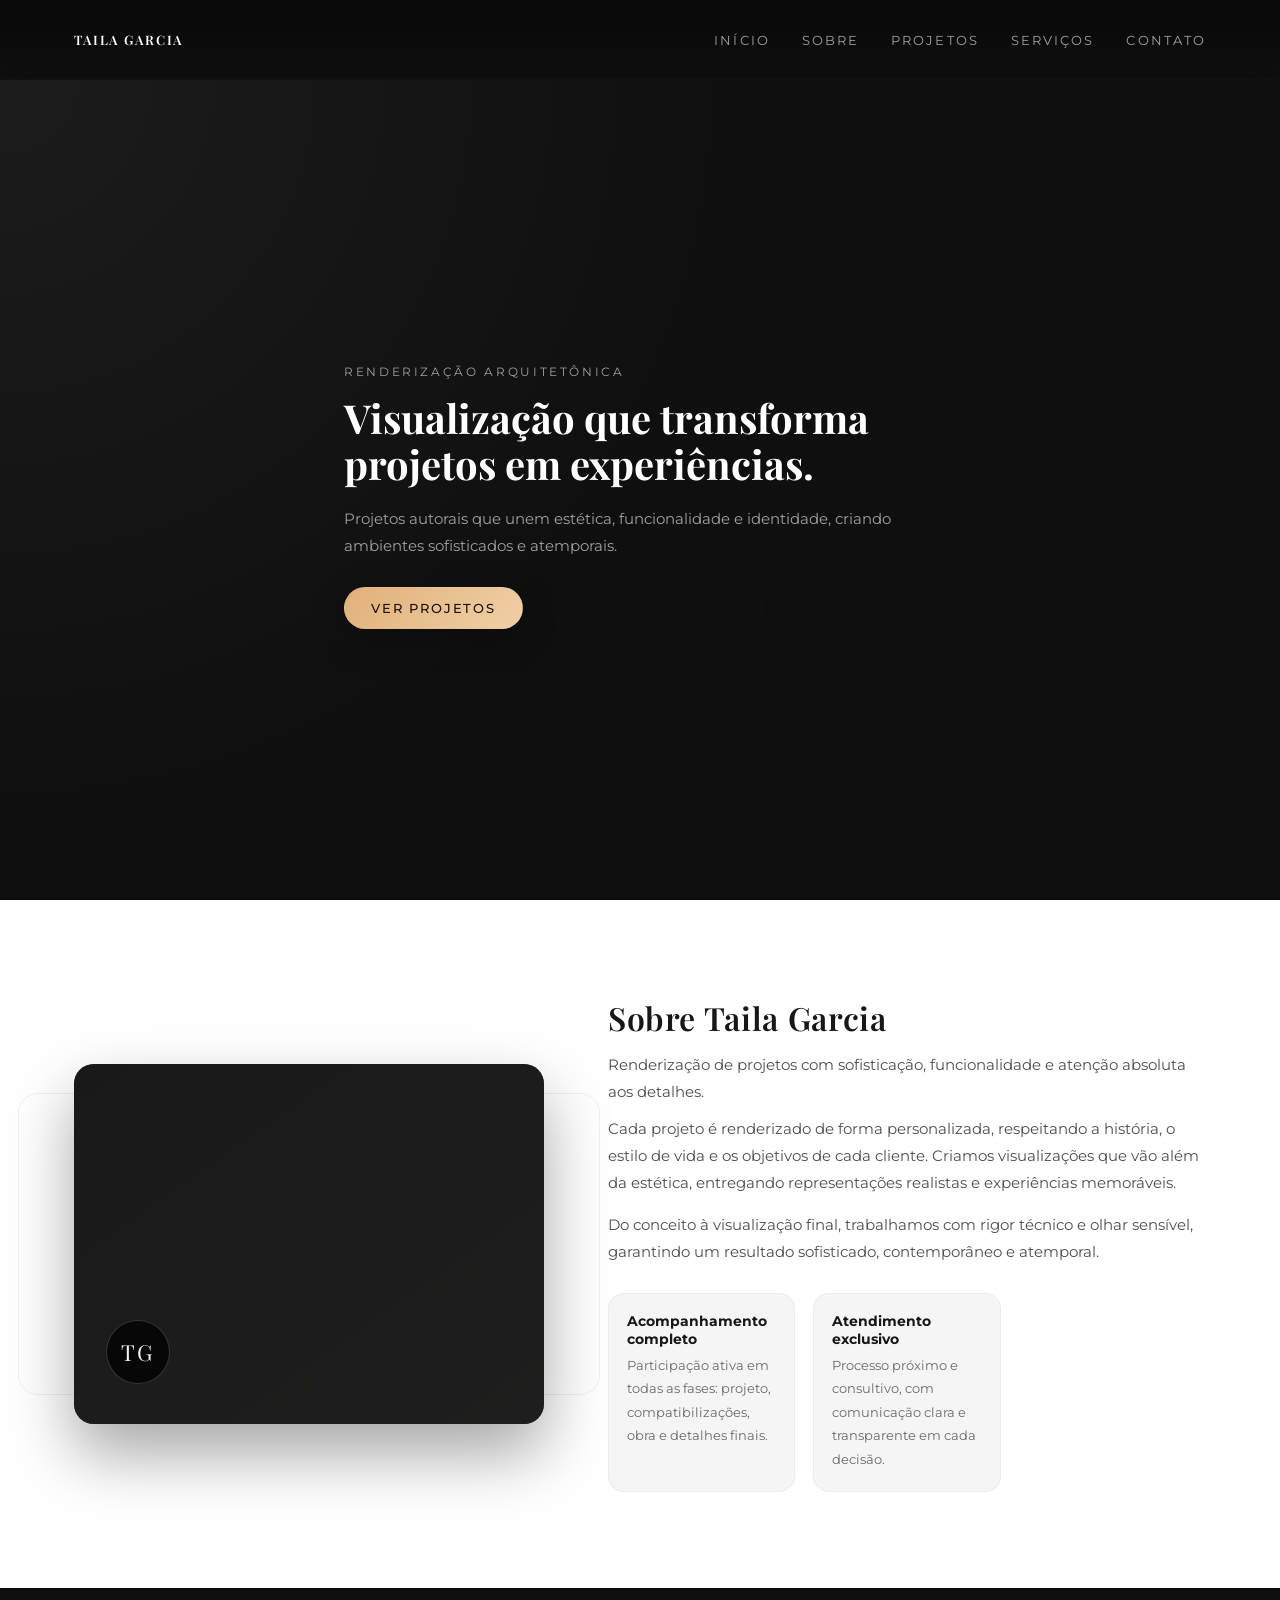
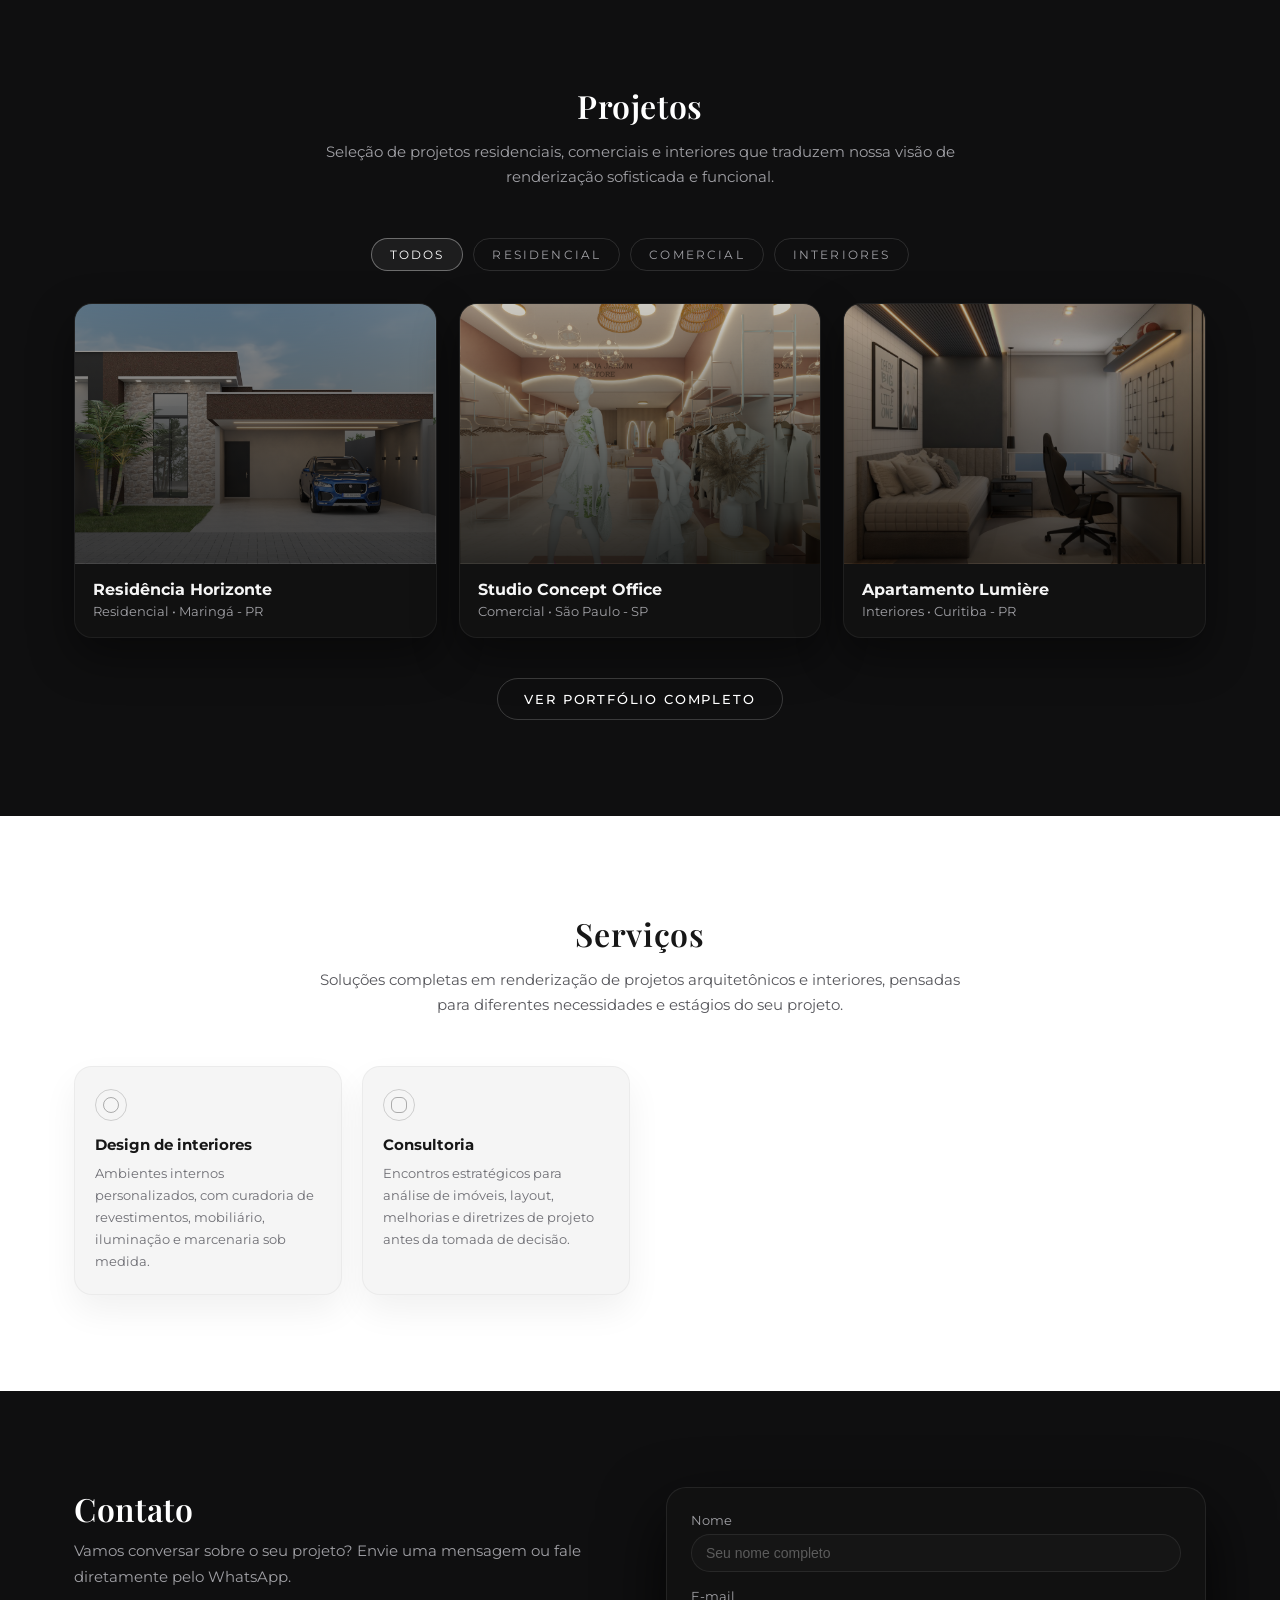
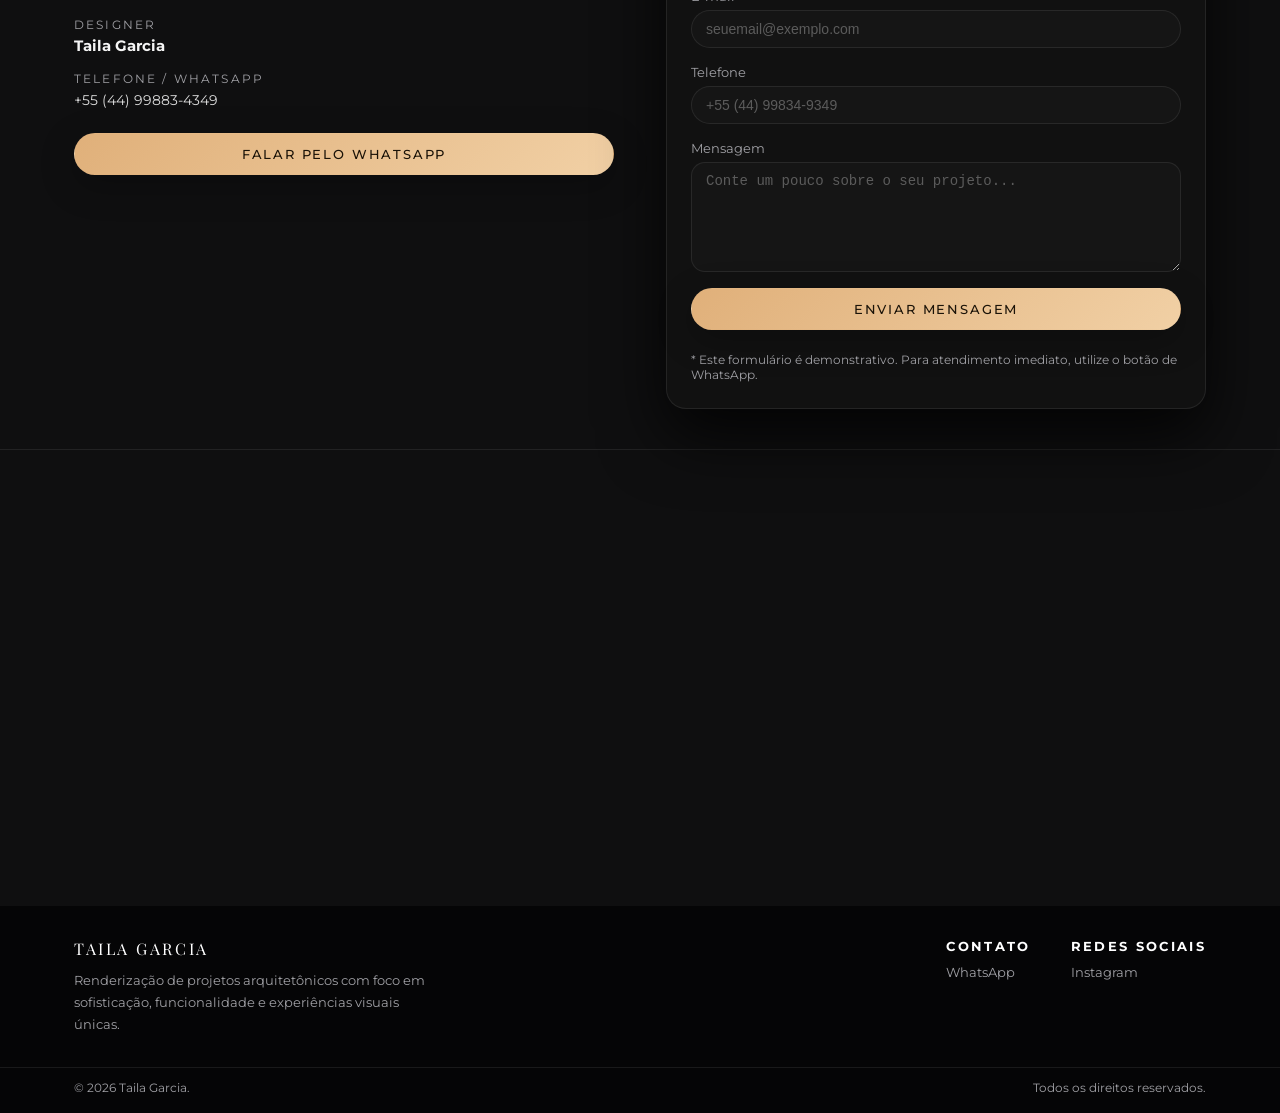
==== index.html @ 4f592db4 "favicon" ====
<!DOCTYPE html>
<html lang="pt-BR">
  <head>
    <!-- SEO básico -->
    <meta charset="UTF-8" />
    <meta name="viewport" content="width=device-width, initial-scale=1.0" />
    <title>Taila Garcia</title>
    <meta
      name="description"
      content="Renderização de projetos arquitetônicos que transforma espaços em experiências visuais. Projetos residenciais, comerciais e interiores com sofisticação, funcionalidade e atenção aos detalhes."
    />
    <meta name="robots" content="index,follow" />

    <!-- Open Graph para compartilhamento -->
    <meta property="og:title" content="Taila Garcia" />
    <meta
      property="og:description"
      content="Renderização de projetos arquitetônicos que transforma espaços em experiências visuais. Especializada em projetos residenciais, comerciais e interiores."
    />
    <meta property="og:type" content="website" />
    <meta property="og:url" content="https://www.seu-dominio.com" />

    <!-- Tipografia elegante (Playfair Display + Montserrat) -->
    <link rel="preconnect" href="https://fonts.googleapis.com" />
    <link rel="preconnect" href="https://fonts.gstatic.com" crossorigin />
    <link
      href="https://fonts.googleapis.com/css2?family=Montserrat:wght@300;400;500;600&family=Playfair+Display:wght@500;600;700&display=swap"
      rel="stylesheet"
    />

    <!-- CSS principal -->
    <link rel="stylesheet" href="assets/css/style.css" />

    <link rel="shortcut icon" href="assets/img/favicon/android-chrome-192x192.png" type="image/x-icon">
  </head>
  <body>
    <!-- =========================================
         HEADER FIXO COM MENU RESPONSIVO
         ========================================= -->
    <header class="header">
      <div class="container header__content">
        <a href="index.html" class="logo">Taila Garcia</a>

        <nav class="nav" id="mainNav">
          <ul class="nav__list">
            <li><a href="index.html#home">Início</a></li>
            <li><a href="index.html#sobre">Sobre</a></li>
            <li><a href="projetos.html">Projetos</a></li>
            <li><a href="index.html#servicos">Serviços</a></li>
            <li><a href="index.html#contato">Contato</a></li>
          </ul>
        </nav>

        <!-- Botão hambúrguer (mobile) -->
        <button class="nav-toggle" id="navToggle" aria-label="Abrir menu">
          <span></span>
          <span></span>
          <span></span>
        </button>
      </div>
    </header>

    <main>
      <!-- =========================================
           HERO / HOME
           ========================================= -->
      <section class="hero" id="home">
        <div class="hero__overlay"></div>
        <div class="container hero__content animate-on-scroll">
          <p class="hero__eyebrow">Renderização Arquitetônica</p>
          <h1 class="hero__title">
            Visualização que transforma projetos em experiências.
          </h1>
          <p class="hero__subtitle">
            Projetos autorais que unem estética, funcionalidade e identidade,
            criando ambientes sofisticados e atemporais.
          </p>
          <div class="hero__actions">
            <a href="#projetos" class="btn btn--primary">Ver Projetos</a>
            <a href="#contato" class="btn btn--ghost">Agendar conversa</a>
          </div>
        </div>
      </section>

      <!-- =========================================
           SOBRE
           ========================================= -->
      <section class="section section--light" id="sobre">
        <div class="container about">
          <div class="about__image animate-on-scroll">
            <div class="about__image-placeholder">
              <span>TG</span>
            </div>
          </div>

          <div class="about__content animate-on-scroll">
            <h2 class="section__title">Sobre Taila Garcia</h2>
            <p class="section__subtitle">
              Renderização de projetos com sofisticação, funcionalidade e atenção
              absoluta aos detalhes.
            </p>
            <p>
              Cada projeto é renderizado de forma personalizada, respeitando a
              história, o estilo de vida e os objetivos de cada cliente.
              Criamos visualizações que vão além da estética, entregando
              representações realistas e experiências memoráveis.
            </p>
            <p>
              Do conceito à visualização final, trabalhamos com rigor
              técnico e olhar sensível, garantindo um resultado sofisticado,
              contemporâneo e atemporal.
            </p>

            <div class="about__highlights">
              
              <div class="about__highlight-card">
                <h3>Acompanhamento completo</h3>
                <p>
                  Participação ativa em todas as fases: projeto,
                  compatibilizações, obra e detalhes finais.
                </p>
              </div>
              <div class="about__highlight-card">
                <h3>Atendimento exclusivo</h3>
                <p>
                  Processo próximo e consultivo, com comunicação clara e
                  transparente em cada decisão.
                </p>
              </div>
            </div>
          </div>
        </div>
      </section>

      <!-- =========================================
           PROJETOS (PREVIEW DO PORTFÓLIO)
           ========================================= -->
      <section class="section section--dark" id="projetos">
        <div class="container">
          <div class="section__header animate-on-scroll">
            <h2 class="section__title section__title--light">Projetos</h2>
            <p class="section__subtitle section__subtitle--light">
              Seleção de projetos residenciais, comerciais e interiores que
              traduzem nossa visão de renderização sofisticada e funcional.
            </p>
          </div>

          <!-- Filtros -->
          <div class="portfolio-filters animate-on-scroll">
            <button class="filter-btn active" data-filter="all">
              Todos
            </button>
            <button class="filter-btn" data-filter="residencial">
              Residencial
            </button>
            <button class="filter-btn" data-filter="comercial">
              Comercial
            </button>
            <button class="filter-btn" data-filter="interiores">
              Interiores
            </button>
          </div>

          <!-- Grid de projetos -->
          <div class="portfolio-grid">
            <!-- Projeto Residencial -->
            <article
              class="portfolio-item animate-on-scroll"
              data-category="residencial"
            >
              <a href="projetos/projeto-residencial-01.html" class="portfolio-link">
                <div
                  class="portfolio-item__image portfolio-item__image--residencial"
                ></div>
                <div class="portfolio-item__info">
                  <h3>Residência Horizonte</h3>
                  <p>Residencial • Maringá - PR</p>
                </div>
              </a>
            </article>

            <!-- Projeto Comercial -->
            <article
              class="portfolio-item animate-on-scroll"
              data-category="comercial"
            >
              <a href="projetos/projeto-comercial-01.html" class="portfolio-link">
                <div
                  class="portfolio-item__image portfolio-item__image--comercial"
                ></div>
                <div class="portfolio-item__info">
                  <h3>Studio Concept Office</h3>
                  <p>Comercial • São Paulo - SP</p>
                </div>
              </a>
            </article>

            <!-- Projeto Interiores -->
            <article
              class="portfolio-item animate-on-scroll"
              data-category="interiores"
            >
              <a href="projetos/projeto-interiores-01.html" class="portfolio-link">
                <div
                  class="portfolio-item__image portfolio-item__image--interiores"
                ></div>
                <div class="portfolio-item__info">
                  <h3>Apartamento Lumière</h3>
                  <p>Interiores • Curitiba - PR</p>
                </div>
              </a>
            </article>
          </div>

          <div class="section__footer animate-on-scroll">
            <a href="projetos.html" class="btn btn--ghost-light">
              Ver portfólio completo
            </a>
          </div>
        </div>
      </section>

      <!-- =========================================
           SERVIÇOS
           ========================================= -->
      <section class="section section--light" id="servicos">
        <div class="container">
          <div class="section__header animate-on-scroll">
            <h2 class="section__title">Serviços</h2>
            <p class="section__subtitle">
              Soluções completas em renderização de projetos arquitetônicos e interiores,
              pensadas para diferentes necessidades e estágios do seu projeto.
            </p>
          </div>

          <div class="services-grid">
            

            <!-- Card: Design de interiores -->
            <article class="service-card animate-on-scroll">
              <div class="service-card__icon service-card__icon--alt">
                <span></span>
              </div>
              <h3>Design de interiores</h3>
              <p>
                Ambientes internos personalizados, com curadoria de
                revestimentos, mobiliário, iluminação e marcenaria sob medida.
              </p>
            </article>

            <!-- Card: Consultoria -->
            <article class="service-card animate-on-scroll">
              <div class="service-card__icon">
                <span></span>
              </div>
              <h3>Consultoria</h3>
              <p>
                Encontros estratégicos para análise de imóveis, layout,
                melhorias e diretrizes de projeto antes da tomada de decisão.
              </p>
            
          </div>
        </div>
      </section>

      <!-- =========================================
           CONTATO
           ========================================= -->
      <section class="section section--dark" id="contato">
        <div class="container contact">
          <div class="contact__info animate-on-scroll">
            <h2 class="section__title section__title--light">Contato</h2>
            <p class="section__subtitle section__subtitle--light">
              Vamos conversar sobre o seu projeto? Envie uma mensagem ou fale
              diretamente pelo WhatsApp.
            </p>

            <ul class="contact__details">
              <li>
                <span>Designer</span>
                <strong>Taila Garcia</strong>
              </li>
           
              <li>
                <span>Telefone / WhatsApp</span>
                <a
                  href="https://wa.me/5544998834349?text=Olá%20Taila,%20gostaria%20de%20conversar%20sobre%20um%20projeto%20de%20renderização."
                  target="_blank"
                  rel="noopener"
                  >+55 (44) 99883-4349</a
                >
              </li>
            </ul>

            <a
              href="https://wa.me/5544998834349?text=Olá%20Taila,%20gostaria%20de%20conversar%20sobre%20um%20projeto."
              target="_blank"
              rel="noopener"
              class="btn btn--primary btn--full"
            >
              Falar pelo WhatsApp
            </a>
          </div>

          <div class="contact__form-wrapper animate-on-scroll">
            <!-- Formulário de contato (front-end) -->
            <form class="contact__form" id="contactForm">
              <div class="form-group">
                <label for="nome">Nome</label>
                <input
                  type="text"
                  id="nome"
                  name="nome"
                  placeholder="Seu nome completo"
                  required
                />
              </div>

              <div class="form-group">
                <label for="email">E-mail</label>
                <input
                  type="email"
                  id="email"
                  name="email"
                  placeholder="seuemail@exemplo.com"
                  required
                />
              </div>

              <div class="form-group">
                <label for="telefone">Telefone</label>
                <input
                  type="tel"
                  id="telefone"
                  name="telefone"
                  placeholder="+55 (44) 99834-9349"
                />
              </div>

              <div class="form-group">
                <label for="mensagem">Mensagem</label>
                <textarea
                  id="mensagem"
                  name="mensagem"
                  rows="4"
                  placeholder="Conte um pouco sobre o seu projeto..."
                  required
                ></textarea>
              </div>

              <button type="submit" class="btn btn--primary btn--full">
                Enviar mensagem
              </button>

              <p class="form__note">
                * Este formulário é demonstrativo. Para atendimento imediato,
                utilize o botão de WhatsApp.
              </p>
            </form>
          </div>
        </div>

        <!-- Mapa incorporado -->
        <div class="map-wrapper">
        
          <iframe
            title="Mapa do escritório"
            src="https://www.google.com/maps/embed?pb=!1m18!1m12!1m3!1d3658.8131339833204!2d-46.66192752374813!3d-23.501539559799955!2m3!1f0!2f0!3f0!3m2!1i1024!2i768!4f13.1!3m3!1m2!1s0x94cef8a9ad8f3ad3%3A0x9f3d17058289f6a1!2sEscrit%C3%B3rio%20de%20Arquitetura!5e0!3m2!1spt-BR!2sbr!4v1700000000000!5m2!1spt-BR!2sbr"
            width="100%"
            height="360"
            style="border: 0"
            allowfullscreen=""
            loading="lazy"
            referrerpolicy="no-referrer-when-downgrade"
          ></iframe>
        </div>
      </section>
    </main>

    <!-- =========================================
         FOOTER
         ========================================= -->
    <footer class="footer">
      <div class="container footer__content">
        <div class="footer__brand">
          <span class="footer__logo">Taila Garcia</span>
          <p>
            Renderização de projetos arquitetônicos com foco em sofisticação, funcionalidade
            e experiências visuais únicas.
          </p>
        </div>

        <div class="footer__columns">
          <div class="footer__column">
            <h4>Contato</h4>
            <ul>
              <li>
                <a
                  href="https://wa.me/5544998834349?text=Olá%20Taila,%20gostaria%20de%20conversar%20sobre%20um%20projeto."
                  target="_blank"
                  rel="noopener"
                  >WhatsApp</a
                >
              </li>
            </ul>
          </div>

          <div class="footer__column">
            <h4>Redes sociais</h4>
            <ul class="footer__social">
              <li><a href="https://www.instagram.com/tgorender?igsh=a2pmd243MzJvcm42" 
                target="_blank"
                aria-label="Instagram">Instagram</a></li>
            </ul>
          </div>
        </div>
      </div>
      <div class="footer__bottom">
        <div class="container footer__bottom-inner">
          <span>© <span id="year"></span> Taila Garcia.</span>
          <span>Todos os direitos reservados.</span>
        </div>
      </div>
    </footer>

    <!-- JavaScript principal -->
    <script src="assets/js/main.js"></script>
  </body>
</html>
---- assets/css/style.css ----
:root {
  /* Paleta neutra */
  --color-bg: #0f0f10;
  --color-bg-alt: #151518;
  --color-surface: #1d1d20;
  --color-surface-light: #f5f5f5;
  --color-surface-muted: #eeeeee;
  --color-text: #f5f5f5;
  --color-text-muted: #a0a0a5;
  --color-text-dark: #171717;
  --color-accent: #e0b07a;
  --color-accent-soft: rgba(224, 176, 122, 0.16);
  --color-border-subtle: rgba(255, 255, 255, 0.08);

  --header-height: 80px;
  --container-width: 1180px;
  --radius-sm: 8px;
  --radius-md: 12px;
  --radius-lg: 20px;

  --shadow-soft: 0 18px 45px rgba(0, 0, 0, 0.45);
  --shadow-subtle: 0 10px 35px rgba(0, 0, 0, 0.25);

  --transition-fast: 0.2s ease;
  --transition-normal: 0.3s ease;
  --transition-slow: 0.5s ease;
}

*,
*::before,
*::after {
  box-sizing: border-box;
}

html {
  scroll-behavior: smooth;
}

body {
  margin: 0;
  font-family: "Montserrat", system-ui, -apple-system, BlinkMacSystemFont,
    "Segoe UI", sans-serif;
  background-color: var(--color-bg);
  color: var(--color-text);
  -webkit-font-smoothing: antialiased;
}

img {
  max-width: 100%;
  display: block;
}

a {
  color: inherit;
  text-decoration: none;
}

button {
  font-family: inherit;
}

/* =========================================
   LAYOUT BASE
   ========================================= */

.container {
  width: 100%;
  max-width: var(--container-width);
  margin: 0 auto;
  padding: 0 24px;
}

main {
  margin-top: var(--header-height);
}

.section {
  padding: 96px 0;
}

.section--light {
  background-color: #ffffff;
  color: var(--color-text-dark);
}

.section--dark {
  background-color: var(--color-bg);
  color: var(--color-text);
}

.section__header {
  max-width: 640px;
  margin: 0 auto 48px;
  text-align: center;
}

.section__title {
  font-family: "Playfair Display", serif;
  font-weight: 600;
  font-size: 32px;
  letter-spacing: 0.02em;
  margin: 0 0 12px;
}

.section__title--light {
  color: #ffffff;
}

.section__subtitle {
  margin: 0;
  font-size: 15px;
  line-height: 1.7;
  color: #57575c;
}

.section__subtitle--light {
  color: var(--color-text-muted);
}

.section__footer {
  margin-top: 40px;
  text-align: center;
}

/* =========================================
   HEADER FIXO
   ========================================= */

.header {
  position: fixed;
  inset: 0 0 auto 0;
  height: var(--header-height);
  display: flex;
  align-items: center;
  z-index: 1000;
  backdrop-filter: blur(12px);
  background: linear-gradient(
    to bottom,
    rgba(10, 10, 11, 0.96),
    rgba(10, 10, 11, 0.78),
    transparent
  );
  border-bottom: 1px solid rgba(255, 255, 255, 0.03);
}

.header__content {
  display: flex;
  align-items: center;
  justify-content: space-between;
  gap: 32px;
}

.logo {
  font-family: "Playfair Display", serif;
  font-weight: 600;
  letter-spacing: 0.12em;
  font-size: 13px;
  text-transform: uppercase;
  color: #ffffff;
}

.logo span {
  font-family: "Montserrat", sans-serif;
  font-weight: 400;
  letter-spacing: 0.18em;
  margin-left: 6px;
  opacity: 0.7;
}

.nav {
  display: flex;
}

.nav__list {
  list-style: none;
  display: flex;
  align-items: center;
  gap: 32px;
  margin: 0;
  padding: 0;
}

.nav__list a {
  font-size: 13px;
  text-transform: uppercase;
  letter-spacing: 0.16em;
  color: var(--color-text-muted);
  position: relative;
  padding-bottom: 4px;
  transition: color var(--transition-fast);
}

.nav__list a::after {
  content: "";
  position: absolute;
  left: 0;
  bottom: 0;
  width: 0;
  height: 1px;
  background-color: var(--color-accent);
  transition: width var(--transition-normal);
}

.nav__list a:hover {
  color: #ffffff;
}

.nav__list a:hover::after {
  width: 100%;
}

/* Botão hamburguer (mobile) */
.nav-toggle {
  display: none;
  width: 32px;
  height: 32px;
  border: none;
  background: transparent;
  padding: 0;
  cursor: pointer;
}

.nav-toggle span {
  display: block;
  width: 100%;
  height: 2px;
  border-radius: 999px;
  background-color: #ffffff;
  transition: transform var(--transition-normal),
    opacity var(--transition-normal), top var(--transition-normal),
    bottom var(--transition-normal);
  position: relative;
}

.nav-toggle span + span {
  margin-top: 6px;
}

.nav-toggle.is-open span:nth-child(1) {
  transform: translateY(4px) rotate(45deg);
}

.nav-toggle.is-open span:nth-child(2) {
  opacity: 0;
}

.nav-toggle.is-open span:nth-child(3) {
  transform: translateY(-4px) rotate(-45deg);
}

/* =========================================
   BOTÕES
   ========================================= */

.btn {
  display: inline-flex;
  align-items: center;
  justify-content: center;
  border-radius: 999px;
  padding: 12px 26px;
  font-size: 13px;
  font-weight: 500;
  letter-spacing: 0.14em;
  text-transform: uppercase;
  border: 1px solid transparent;
  cursor: pointer;
  transition: background-color var(--transition-normal),
    color var(--transition-normal), border-color var(--transition-normal),
    transform 0.15s ease, box-shadow 0.15s ease;
}

.btn--primary {
  background: linear-gradient(135deg, var(--color-accent), #f1d0a5);
  color: #1b1308;
  box-shadow: var(--shadow-subtle);
}

.btn--primary:hover {
  transform: translateY(-1px);
  box-shadow: var(--shadow-soft);
}

.btn--ghost {
  background-color: transparent;
  border-color: rgba(0, 0, 0, 0.1);
  color: #111111;
}

.section--dark .btn--ghost {
  border-color: var(--color-border-subtle);
  color: var(--color-text);
}

.btn--ghost:hover {
  background-color: #f3f3f3;
}

.section--dark .btn--ghost:hover {
  background-color: rgba(255, 255, 255, 0.04);
}

.btn--ghost-light {
  background-color: transparent;
  border-color: rgba(255, 255, 255, 0.18);
  color: #ffffff;
}

.btn--ghost-light:hover {
  background-color: rgba(255, 255, 255, 0.06);
}

.btn--full {
  width: 100%;
}

/* =========================================
   HERO
   ========================================= */

.hero {
  position: relative;
  min-height: calc(100vh - var(--header-height));
  display: flex;
  align-items: center;
  color: #ffffff;
  background-image: linear-gradient(
      120deg,
      rgba(15, 15, 16, 0.9),
      rgba(15, 15, 16, 0.82)
    ),
    url("../img/hero-arquitetura.jpg");
  background-size: cover;
  background-position: center;
}

.hero__overlay {
  position: absolute;
  inset: 0;
  background: radial-gradient(
    circle at top left,
    rgba(255, 255, 255, 0.08),
    transparent 50%
  );
  opacity: 0.7;
}

.hero__content {
  position: relative;
  z-index: 1;
  max-width: 640px;
}

.hero__eyebrow {
  font-size: 12px;
  text-transform: uppercase;
  letter-spacing: 0.22em;
  color: var(--color-text-muted);
  margin-bottom: 16px;
}

.hero__title {
  font-family: "Playfair Display", serif;
  font-size: 40px;
  line-height: 1.15;
  margin: 0 0 18px;
}

.hero__subtitle {
  margin: 0 0 28px;
  font-size: 15px;
  line-height: 1.8;
  color: var(--color-text-muted);
}

.hero__actions {
  display: flex;
  flex-wrap: wrap;
  gap: 12px;
}

/* =========================================
   SOBRE
   ========================================= */

.about {
  display: grid;
  grid-template-columns: minmax(0, 1.1fr) minmax(0, 1.4fr);
  gap: 64px;
  align-items: center;
}

.about__image {
  position: relative;
}

.about__image::before {
  content: "";
  position: absolute;
  inset: 8% -12%;
  border-radius: var(--radius-lg);
  border: 1px solid rgba(0, 0, 0, 0.06);
}

.about__image-placeholder {
  position: relative;
  border-radius: var(--radius-lg);
  background: linear-gradient(145deg, #101010, #2a2827);
  box-shadow: 0 30px 65px rgba(0, 0, 0, 0.35);
  display: flex;
  align-items: flex-end;
  justify-content: flex-start;
  padding: 32px 32px 40px;
  height: 360px;
  overflow: hidden;
}

.about__image-placeholder::after {
  content: "";
  position: absolute;
  inset: 0;
 background-image:   url("../img/projetos/pessoal/profissional-02.jpeg");
  background-size: contain;
  background-repeat: no-repeat;
  width: 100%;
  height: 100%;
  object-fit: contain;
  background-position: center;
  opacity: 0.8;
  background-color: #1c1c1c;
}

.about__image-placeholder span {
  position: relative;
  z-index: 1;
  display: inline-flex;
  align-items: center;
  justify-content: center;
  width: 64px;
  height: 64px;
  border-radius: 999px;
  background-color: rgba(0, 0, 0, 0.72);
  border: 1px solid rgba(255, 255, 255, 0.18);
  color: #f5f5f5;
  font-family: "Playfair Display", serif;
  font-size: 22px;
  letter-spacing: 0.12em;
}

.about__content p {
  font-size: 15px;
  line-height: 1.8;
  color: #4e4e53;
}

.about__content p + p {
  margin-top: 10px;
}

.about__highlights {
  display: grid;
  grid-template-columns: repeat(3, minmax(0, 1fr));
  gap: 18px;
  margin-top: 28px;
}

.about__highlight-card {
  border-radius: 16px;
  background-color: var(--color-surface-light);
  border: 1px solid rgba(0, 0, 0, 0.04);
  padding: 18px 18px 20px;
}

.about__highlight-card h3 {
  font-size: 14px;
  margin: 0 0 6px;
}

.about__highlight-card p {
  font-size: 13px;
  color: #696970;
  margin: 0;
}

/* =========================================
   PORTFÓLIO
   ========================================= */

.portfolio-filters {
  display: flex;
  justify-content: center;
  gap: 10px;
  flex-wrap: wrap;
  margin-bottom: 32px;
}

.filter-btn {
  padding: 8px 18px;
  border-radius: 999px;
  border: 1px solid rgba(255, 255, 255, 0.12);
  background-color: transparent;
  color: var(--color-text-muted);
  font-size: 12px;
  letter-spacing: 0.18em;
  text-transform: uppercase;
  cursor: pointer;
  transition: background-color var(--transition-normal),
    color var(--transition-normal), border-color var(--transition-normal),
    transform 0.15s ease;
}

.filter-btn:hover {
  border-color: rgba(255, 255, 255, 0.3);
  color: #ffffff;
}

.filter-btn.active {
  background-color: rgba(255, 255, 255, 0.06);
  color: #ffffff;
  border-color: rgba(255, 255, 255, 0.35);
}

.portfolio-grid {
  display: grid;
  grid-template-columns: repeat(3, minmax(0, 1fr));
  gap: 22px;
}

.portfolio-item {
  border-radius: 18px;
  overflow: hidden;
  background-color: #111;
  border: 1px solid rgba(255, 255, 255, 0.06);
  box-shadow: var(--shadow-soft);
  transform: translateY(0);
  transition: transform var(--transition-normal),
    box-shadow var(--transition-normal), border-color var(--transition-normal),
    opacity 0.25s ease;
}

.portfolio-link {
  display: block;
}

.portfolio-item__image {
  position: relative;
  padding-top: 72%;
  background-size: cover;
  background-position: center;
}

/* Imagens genéricas por categoria (substitua por fotos reais) */
.portfolio-item__image--residencial {
  background-image: linear-gradient(
      to bottom,
      rgba(0, 0, 0, 0.25),
      rgba(0, 0, 0, 0.7)
    ),
    url("../img/projetos/residencial/Fachada\ 1.png");
}

.portfolio-item__image--comercial {
  background-image: linear-gradient(
      to bottom,
      rgba(0, 0, 0, 0.2),
      rgba(0, 0, 0, 0.8)
    ),
    url("../img/projetos/comercial/comercial-1.png");
}

.portfolio-item__image--interiores {
  background-image: linear-gradient(
      to bottom,
      rgba(0, 0, 0, 0.3),
      rgba(0, 0, 0, 0.75)
    ),
    url("../img/projetos/interiores/interiores-01-closet.jpg");
}

.portfolio-item__info {
  padding: 16px 18px 18px;
}

.portfolio-item__info h3 {
  font-size: 16px;
  margin: 0 0 4px;
}

.portfolio-item__info p {
  margin: 0;
  font-size: 13px;
  color: var(--color-text-muted);
}

.portfolio-item:hover {
  transform: translateY(-6px);
  box-shadow: 0 28px 65px rgba(0, 0, 0, 0.75);
  border-color: rgba(255, 255, 255, 0.24);
}


/* =========================================
   SERVIÇOS
   ========================================= */

.services-grid {
  display: grid;
  grid-template-columns: repeat(4, minmax(0, 1fr));
  gap: 20px;
  margin-top: 24px;
}

.service-card {
  border-radius: 18px;
  background-color: var(--color-surface-light);
  padding: 22px 20px 22px;
  border: 1px solid rgba(0, 0, 0, 0.04);
  box-shadow: 0 16px 35px rgba(0, 0, 0, 0.06);
  transition: transform var(--transition-normal),
    box-shadow var(--transition-normal),
    border-color var(--transition-normal);
}

.service-card__icon {
  width: 32px;
  height: 32px;
  border-radius: 999px;
  border: 1px solid rgba(0, 0, 0, 0.16);
  display: flex;
  align-items: center;
  justify-content: center;
  margin-bottom: 14px;
}

.service-card__icon span {
  display: block;
  width: 16px;
  height: 16px;
  border-radius: 6px;
  border: 1px solid rgba(0, 0, 0, 0.3);
}

.service-card__icon--alt span {
  border-radius: 999px;
}

.service-card h3 {
  font-size: 15px;
  margin: 0 0 8px;
}

.service-card p {
  margin: 0;
  font-size: 13px;
  color: #6e6e74;
  line-height: 1.7;
}

.service-card:hover {
  transform: translateY(-4px);
  box-shadow: 0 26px 60px rgba(0, 0, 0, 0.2);
  border-color: rgba(0, 0, 0, 0.14);
}

/* =========================================
   CONTATO
   ========================================= */

.contact {
  display: grid;
  grid-template-columns: minmax(0, 1.1fr) minmax(0, 1.1fr);
  gap: 52px;
  align-items: flex-start;
}

.contact__info .section__title {
  margin-bottom: 8px;
}

.contact__details {
  list-style: none;
  margin: 28px 0 24px;
  padding: 0;
}

.contact__details li {
  margin-bottom: 16px;
}

.contact__details span {
  display: block;
  font-size: 12px;
  letter-spacing: 0.18em;
  text-transform: uppercase;
  color: var(--color-text-muted);
  margin-bottom: 4px;
}

.contact__details strong {
  font-size: 15px;
}

.contact__details a {
  font-size: 14px;
  color: #ffffff;
  opacity: 0.85;
}

.contact__details a:hover {
  opacity: 1;
}

.contact__form-wrapper {
  background-color: #111;
  border-radius: 20px;
  padding: 24px 24px 26px;
  border: 1px solid rgba(255, 255, 255, 0.08);
  box-shadow: 0 26px 65px rgba(0, 0, 0, 0.8);
}

.contact__form {
  display: flex;
  flex-direction: column;
  gap: 16px;
}

.form-group {
  display: flex;
  flex-direction: column;
  gap: 6px;
}

.form-group label {
  font-size: 13px;
  color: var(--color-text-muted);
}

.form-group input,
.form-group textarea {
  border-radius: 999px;
  border: 1px solid rgba(255, 255, 255, 0.08);
  background-color: rgba(255, 255, 255, 0.02);
  color: #ffffff;
  font-size: 14px;
  padding: 10px 14px;
  outline: none;
  transition: border-color var(--transition-fast),
    background-color var(--transition-fast), box-shadow 0.15s ease;
}

.form-group textarea {
  border-radius: 14px;
  resize: vertical;
  min-height: 110px;
}

.form-group input::placeholder,
.form-group textarea::placeholder {
  color: rgba(255, 255, 255, 0.3);
}

.form-group input:focus,
.form-group textarea:focus {
  border-color: rgba(224, 176, 122, 0.9);
  background-color: rgba(255, 255, 255, 0.04);
  box-shadow: 0 0 0 1px rgba(224, 176, 122, 0.6);
}

.form__note {
  margin: 6px 0 0;
  font-size: 12px;
  color: var(--color-text-muted);
}

.map-wrapper {
  margin-top: 40px;
  border-top: 1px solid rgba(255, 255, 255, 0.08);
}

.map-wrapper iframe {
  display: block;
}

/* =========================================
   FOOTER
   ========================================= */

.footer {
  background-color: #050506;
  color: var(--color-text-muted);
  padding-top: 32px;
}

.footer__content {
  display: flex;
  justify-content: space-between;
  align-items: flex-start;
  gap: 32px;
  padding-bottom: 24px;
}

.footer__brand {
  max-width: 360px;
}

.footer__logo {
  font-family: "Playfair Display", serif;
  font-size: 16px;
  letter-spacing: 0.16em;
  text-transform: uppercase;
  color: #ffffff;
  display: inline-block;
  margin-bottom: 10px;
}

.footer__brand p {
  margin: 0;
  font-size: 13px;
  line-height: 1.7;
}

.footer__columns {
  display: flex;
  gap: 40px;
}

.footer__column h4 {
  margin: 0 0 8px;
  font-size: 13px;
  text-transform: uppercase;
  letter-spacing: 0.18em;
  color: #ffffff;
}

.footer__column ul {
  list-style: none;
  margin: 0;
  padding: 0;
}

.footer__column li {
  margin-bottom: 6px;
}

.footer__column a {
  font-size: 13px;
  color: var(--color-text-muted);
}

.footer__column a:hover {
  color: #ffffff;
}

.footer__social {
  display: flex;
  flex-direction: column;
}

.footer__bottom {
  border-top: 1px solid rgba(255, 255, 255, 0.08);
  margin-top: 8px;
  padding: 12px 0 18px;
}

.footer__bottom-inner {
  display: flex;
  justify-content: space-between;
  gap: 16px;
  font-size: 12px;
}

/* =========================================
   PÁGINAS DE PROJETOS
   ========================================= */

.page-header {
  background-color: #050506;
  padding: 120px 0 64px;
}

.page-header__content {
  max-width: 720px;
}

.page-header__eyebrow {
  font-size: 11px;
  letter-spacing: 0.22em;
  text-transform: uppercase;
  color: var(--color-text-muted);
  margin-bottom: 10px;
}

.page-header__title {
  font-family: "Playfair Display", serif;
  font-size: 32px;
  margin: 0 0 12px;
  color: #ffffff;
}

.page-header__subtitle {
  margin: 0;
  font-size: 14px;
  line-height: 1.7;
  color: var(--color-text-muted);
}

.breadcrumb {
  margin-top: 16px;
  font-size: 12px;
  text-transform: uppercase;
  letter-spacing: 0.18em;
  color: var(--color-text-muted);
}

.breadcrumb a {
  color: var(--color-text-muted);
}

.breadcrumb a:hover {
  color: #ffffff;
}

.page-section {
  padding: 52px 0 80px;
  background-color: var(--color-bg-alt);
}

.project-layout {
  display: grid;
  grid-template-columns: minmax(0, 1.8fr) minmax(0, 1.1fr);
  gap: 40px;
}

.project-gallery {
  display: grid;
  gap: 18px;
}

.project-gallery__main {
  border-radius: 18px;
  overflow: hidden;
  background-color: #111;
  min-height: 400px;
  position: relative;
}

.project-gallery__main img {
  width: 100%;
  height: auto;
  display: block;
  object-fit: cover;
}

.project-gallery__thumbs {
  display: grid;
  grid-template-columns: repeat(3, minmax(0, 1fr));
  gap: 10px;
}

.project-gallery__thumb {
  border-radius: 12px;
  overflow: hidden;
  cursor: pointer;
  opacity: 0.92;
  transition: opacity 0.18s ease, transform 0.18s ease;
}

.project-gallery__thumb img {
  width: 100%;
  height: 100%;
  object-fit: cover;
}

.project-gallery__thumb:hover {
  opacity: 1;
  transform: translateY(-2px);
}

.project-meta {
  align-self: flex-start;
}

.project-meta__tags {
  display: inline-flex;
  gap: 8px;
  margin-bottom: 16px;
}

.project-tag {
  font-size: 11px;
  letter-spacing: 0.18em;
  text-transform: uppercase;
  border-radius: 999px;
  padding: 6px 12px;
  border: 1px solid rgba(255, 255, 255, 0.12);
  color: var(--color-text-muted);
}

.project-meta h1 {
  font-family: "Playfair Display", serif;
  font-size: 26px;
  margin: 0 0 10px;
  color: #ffffff;
}

.project-meta__location {
  font-size: 13px;
  color: var(--color-text-muted);
  margin-bottom: 18px;
}

.project-meta__description {
  font-size: 14px;
  line-height: 1.8;
  color: var(--color-text-muted);
  margin-bottom: 22px;
}

.project-meta__info {
  display: grid;
  grid-template-columns: repeat(2, minmax(0, 1fr));
  gap: 14px;
  margin-bottom: 24px;
}

.project-meta__info-item span {
  display: block;
  font-size: 11px;
  letter-spacing: 0.18em;
  text-transform: uppercase;
  color: var(--color-text-muted);
  margin-bottom: 4px;
}

.project-meta__info-item strong {
  font-size: 14px;
}

.project-meta__cta {
  display: flex;
  flex-direction: column;
  gap: 8px;
}

.project-meta__cta-note {
  font-size: 12px;
  color: var(--color-text-muted);
}

.projects-list-page {
  padding: 64px 0 96px;
  background-color: var(--color-bg-alt);
}

.projects-list {
  display: grid;
  grid-template-columns: repeat(3, minmax(0, 1fr));
  gap: 22px;
}

.projects-list .portfolio-item {
  background-color: #0f0f10;
}

/* =========================================
   ANIMAÇÕES SUAVES AO SCROLL
   ========================================= */

.animate-on-scroll {
  opacity: 0;
  transform: translateY(26px);
  transition: opacity var(--transition-slow), transform var(--transition-slow);
}

.animate-on-scroll.in-view {
  opacity: 1;
  transform: translateY(0);
}

/* =========================================
   RESPONSIVIDADE
   ========================================= */

@media (max-width: 1024px) {
  .about {
    grid-template-columns: minmax(0, 1fr);
    gap: 40px;
  }

  .about__image {
    order: -1;
  }

  .portfolio-grid {
    grid-template-columns: repeat(2, minmax(0, 1fr));
  }

  .services-grid {
    grid-template-columns: repeat(2, minmax(0, 1fr));
  }

  .contact {
    grid-template-columns: minmax(0, 1fr);
  }

  .project-layout {
    grid-template-columns: minmax(0, 1.4fr) minmax(0, 1.1fr);
  }
}

@media (max-width: 768px) {
  .header {
    background: rgba(5, 5, 6, 0.98);
  }

  .nav {
    position: fixed;
    inset: var(--header-height) 0 auto 0;
    background-color: #050506;
    border-bottom: 1px solid rgba(255, 255, 255, 0.06);
    transform: translateY(-120%);
    opacity: 0;
    pointer-events: none;
    transition: transform var(--transition-normal),
      opacity var(--transition-normal);
  }

  .nav.is-open {
    transform: translateY(0);
    opacity: 1;
    pointer-events: auto;
  }

  .nav__list {
    flex-direction: column;
    align-items: flex-start;
    padding: 18px 24px 18px;
    gap: 10px;
  }

  .nav__list a {
    padding: 4px 0;
  }

  .nav-toggle {
    display: inline-flex;
  }

  .hero {
    align-items: flex-end;
    padding: 72px 0 64px;
  }

  .hero__content {
    max-width: 100%;
  }

  .hero__title {
    font-size: 30px;
  }

  .about__highlights {
    grid-template-columns: minmax(0, 1fr);
  }

  .portfolio-grid {
    grid-template-columns: minmax(0, 1fr);
  }

  .services-grid {
    grid-template-columns: minmax(0, 1fr);
  }

  .section {
    padding: 72px 0;
  }

  .page-header {
    padding: 96px 0 40px;
  }

  .project-layout {
    grid-template-columns: minmax(0, 1fr);
  }

  .project-gallery__thumbs {
    grid-template-columns: repeat(3, minmax(0, 1fr));
  }

  .projects-list {
    grid-template-columns: minmax(0, 1fr);
  }

  .footer__content {
    flex-direction: column;
  }

  .footer__columns {
    width: 100%;
    justify-content: space-between;
  }

  .footer__bottom-inner {
    flex-direction: column;
  }
}

@media (max-width: 520px) {
  .container {
    padding: 0 18px;
  }

  .hero__actions {
    flex-direction: column;
  }

  .about__image-placeholder {
    height: 300px;
  }

  .project-gallery__thumbs {
    grid-template-columns: repeat(2, minmax(0, 1fr));
  }

  .footer__columns {
    flex-direction: column;
    gap: 18px;
  }
}
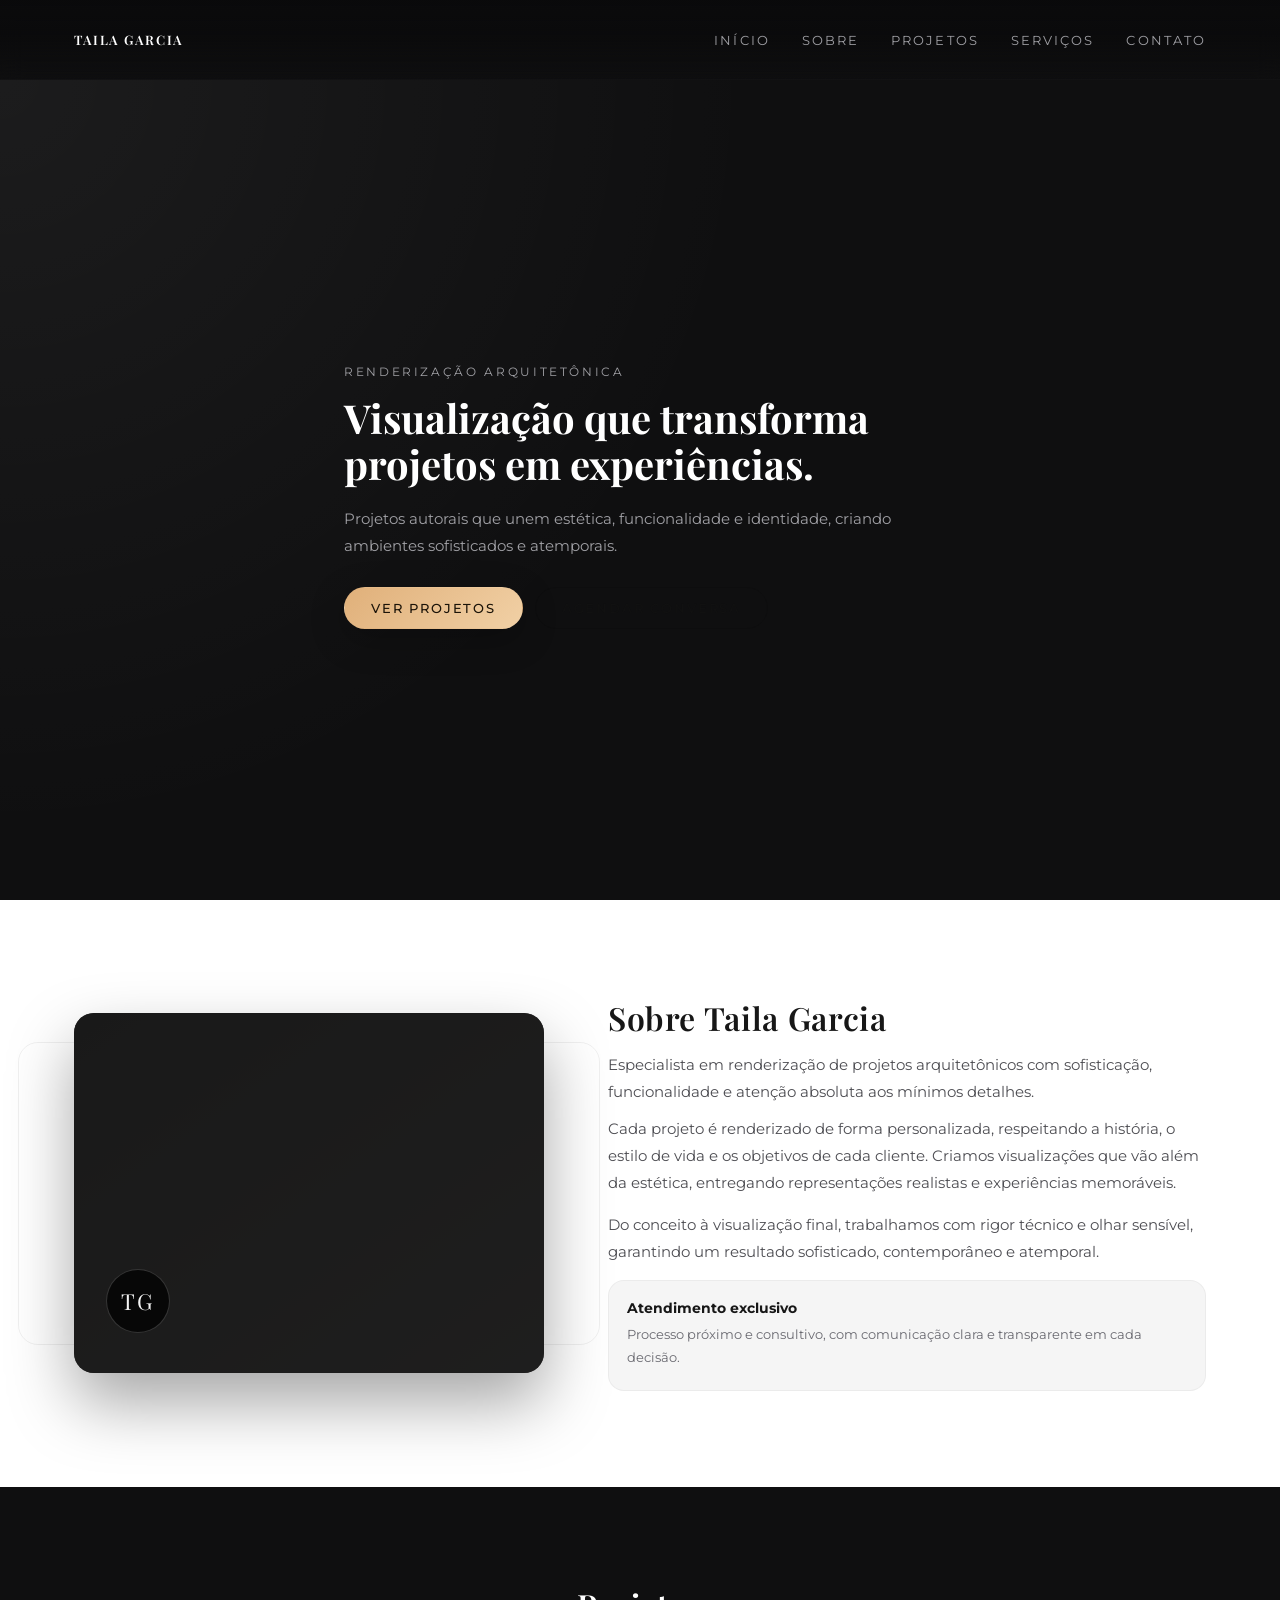
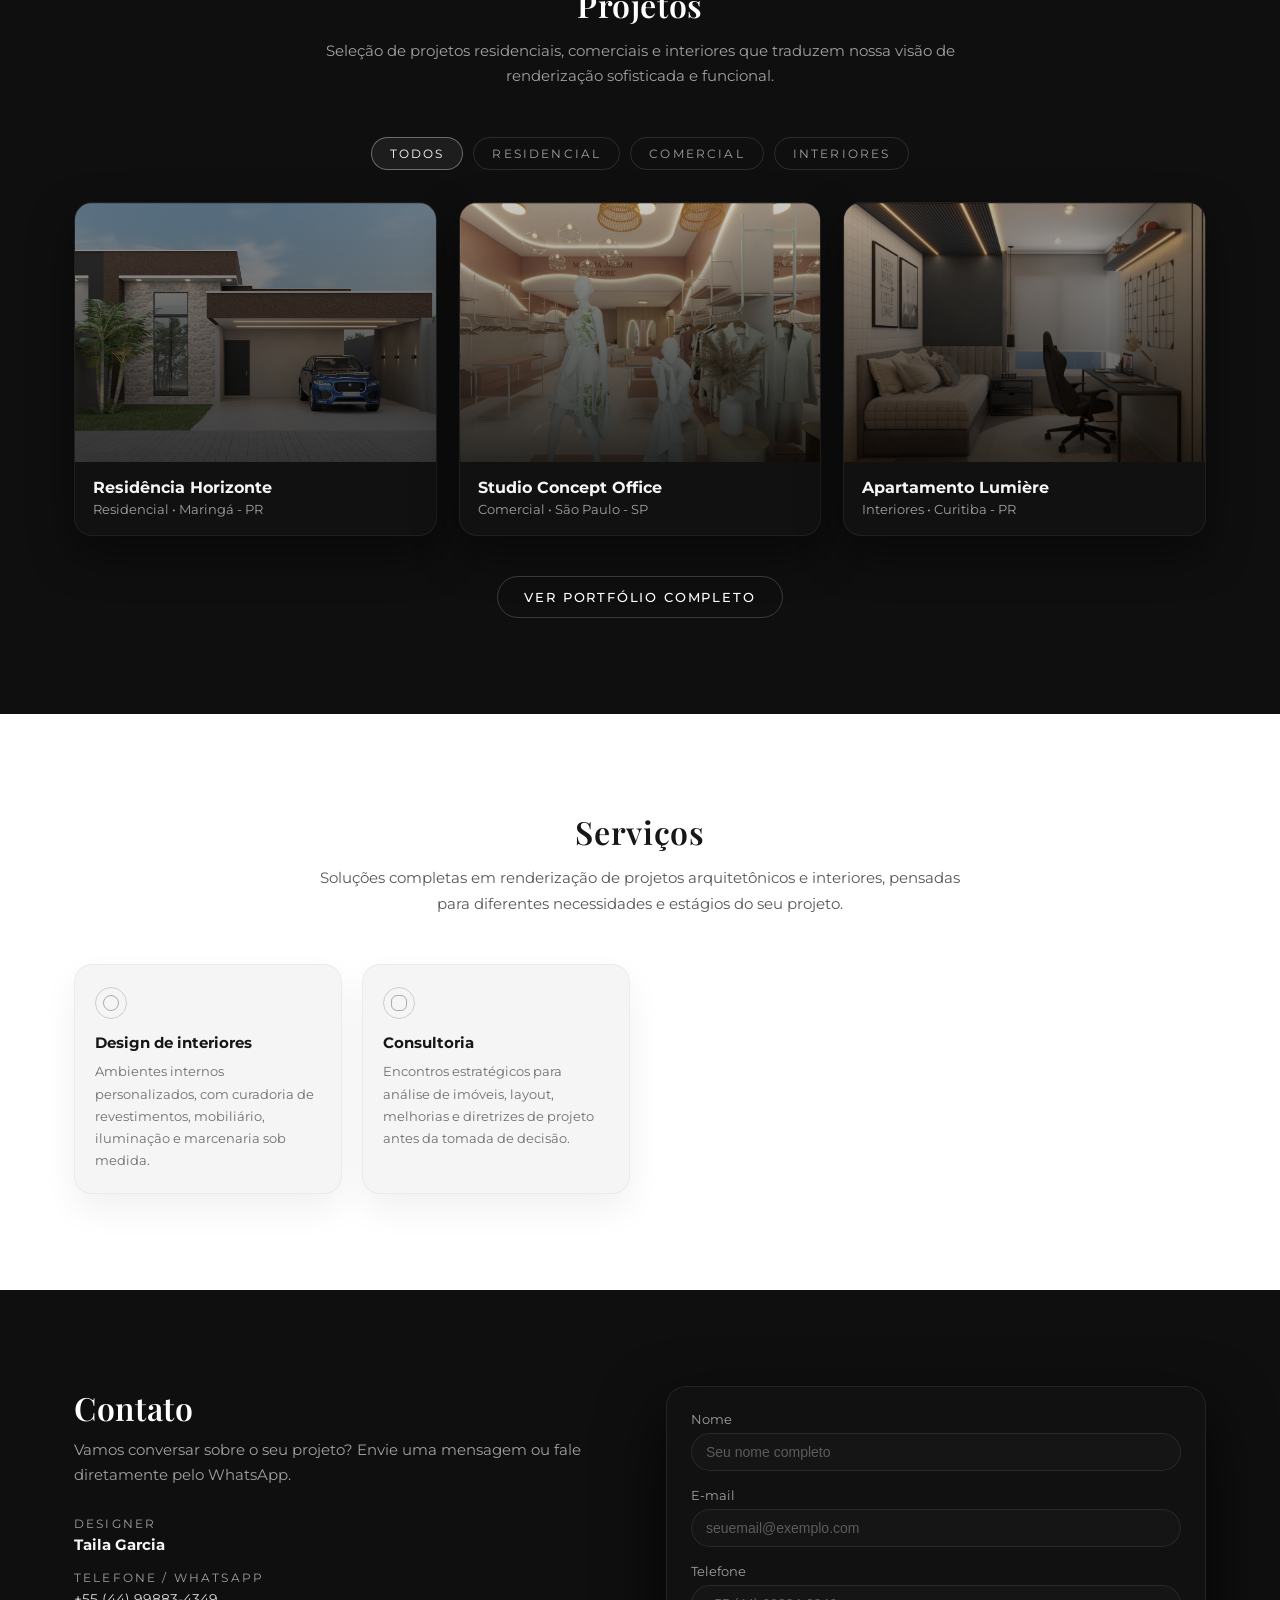
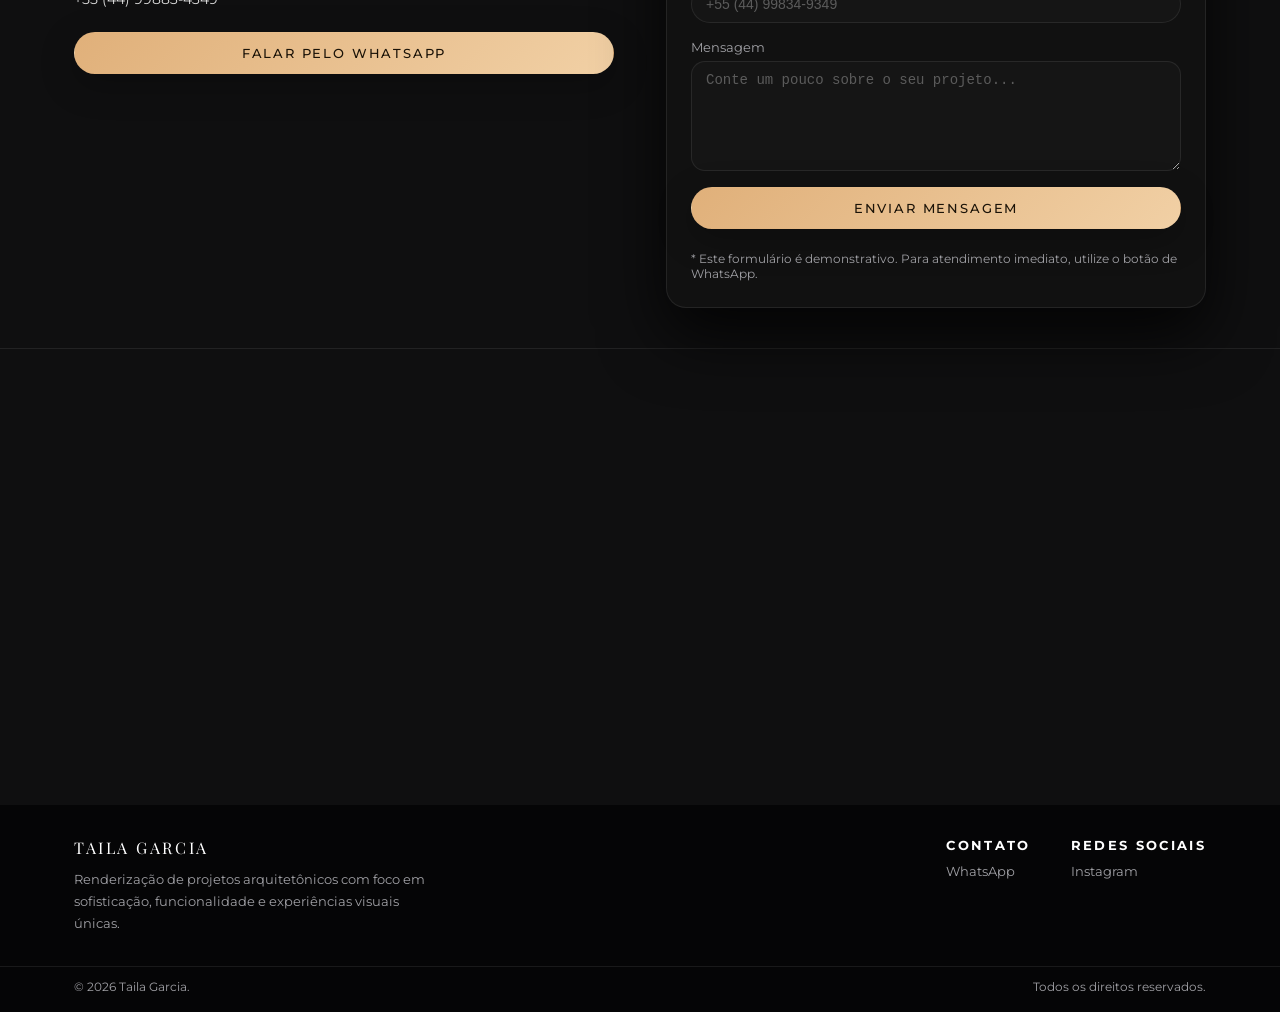
==== commit f28c175c: "alterando" ====
--- a/index.html
+++ b/index.html
@@ -31,7 +31,7 @@
     <!-- CSS principal -->
     <link rel="stylesheet" href="assets/css/style.css" />
 
-    <link rel="shortcut icon" href="assets/img/favicon/android-chrome-192x192.png" type="image/x-icon">
+    <link rel="shortcut icon" href="assets/img/favicon/tg-icon.png" type="image/x-icon">
   </head>
   <body>
     <!-- =========================================
@@ -96,8 +96,8 @@
           <div class="about__content animate-on-scroll">
             <h2 class="section__title">Sobre Taila Garcia</h2>
             <p class="section__subtitle">
-              Renderização de projetos com sofisticação, funcionalidade e atenção
-              absoluta aos detalhes.
+              Especialista em renderização de projetos arquitetônicos com sofisticação, funcionalidade e atenção
+              absoluta aos mínimos detalhes.
             </p>
             <p>
               Cada projeto é renderizado de forma personalizada, respeitando a
@@ -111,15 +111,7 @@
               contemporâneo e atemporal.
             </p>
 
-            <div class="about__highlights">
               
-              <div class="about__highlight-card">
-                <h3>Acompanhamento completo</h3>
-                <p>
-                  Participação ativa em todas as fases: projeto,
-                  compatibilizações, obra e detalhes finais.
-                </p>
-              </div>
               <div class="about__highlight-card">
                 <h3>Atendimento exclusivo</h3>
                 <p>
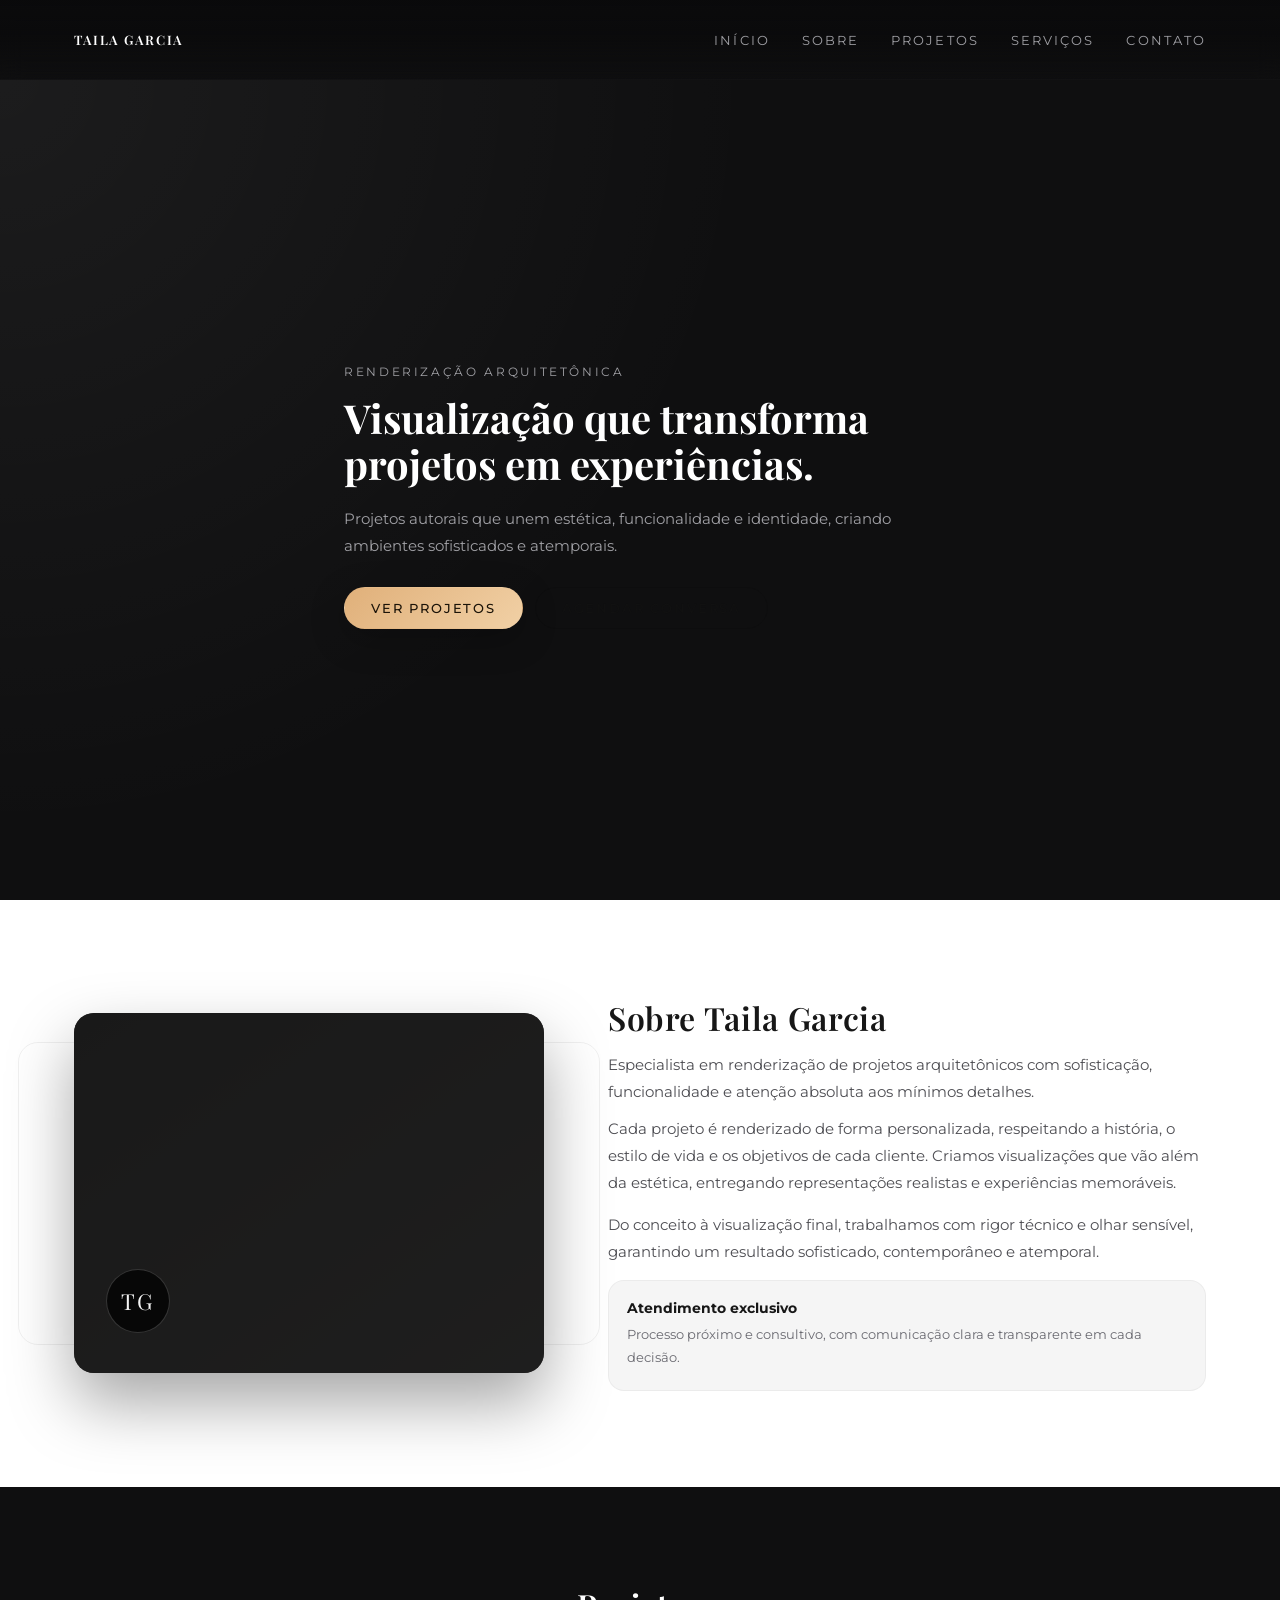
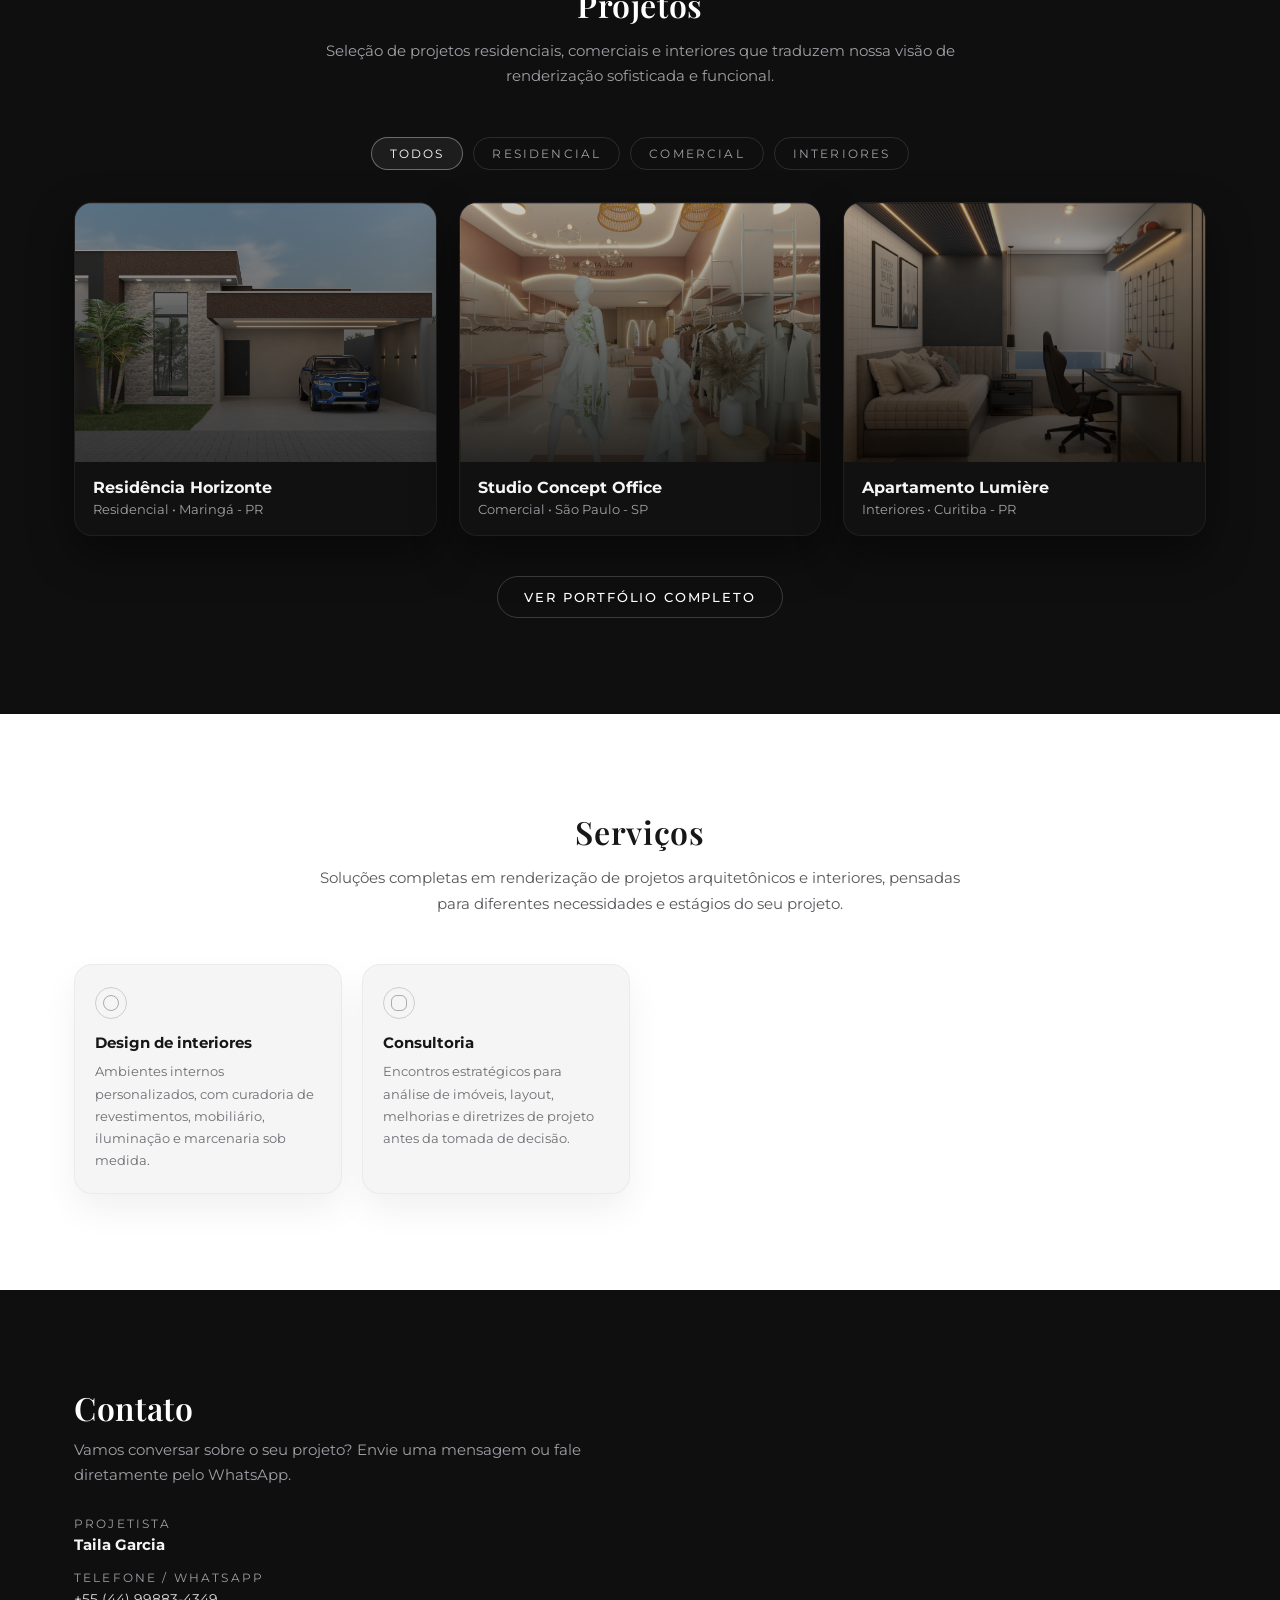
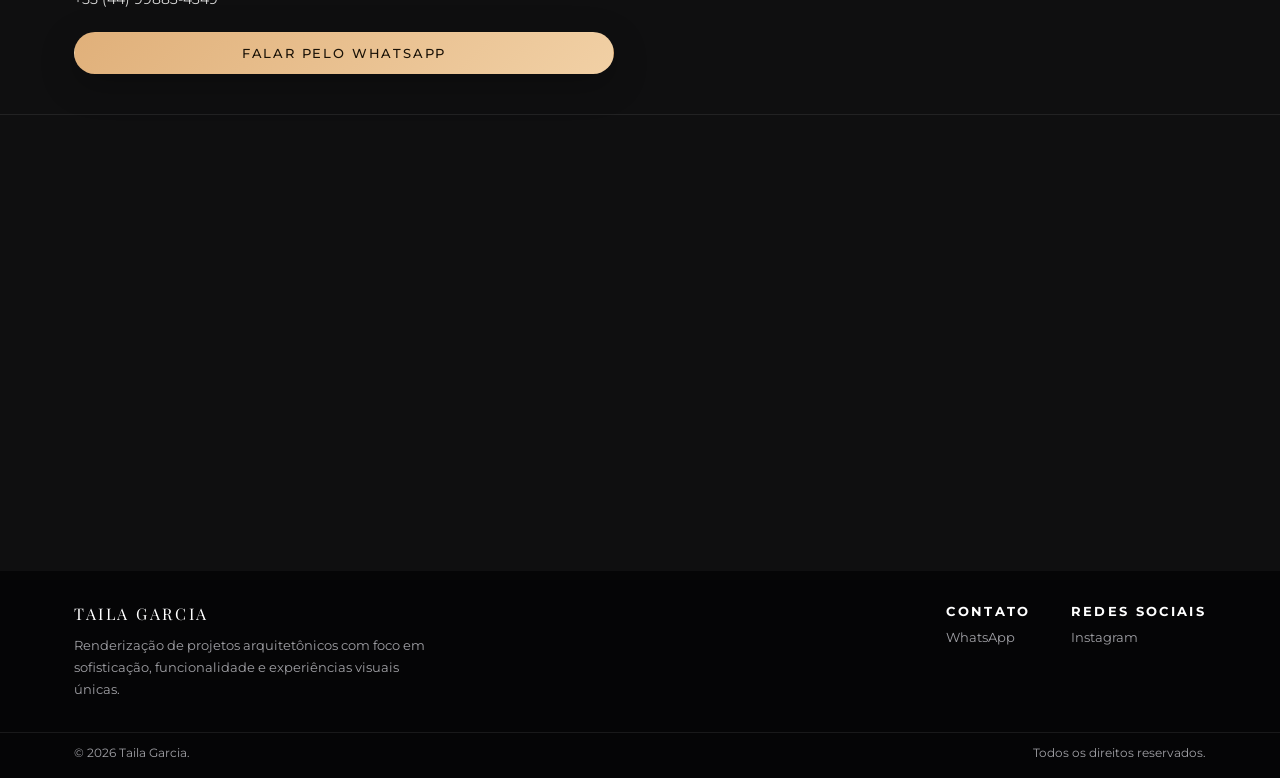
==== commit 053d7b77: "ajeitando algumas coisas" ====
--- a/index.html
+++ b/index.html
@@ -250,7 +250,7 @@
                 Encontros estratégicos para análise de imóveis, layout,
                 melhorias e diretrizes de projeto antes da tomada de decisão.
               </p>
-            
+            <!--Planta humanizada, tour360º-->
           </div>
         </div>
       </section>
@@ -269,7 +269,7 @@
 
             <ul class="contact__details">
               <li>
-                <span>Designer</span>
+                <span>PROJETISTA</span>
                 <strong>Taila Garcia</strong>
               </li>
            
@@ -294,62 +294,7 @@
             </a>
           </div>
 
-          <div class="contact__form-wrapper animate-on-scroll">
-            <!-- Formulário de contato (front-end) -->
-            <form class="contact__form" id="contactForm">
-              <div class="form-group">
-                <label for="nome">Nome</label>
-                <input
-                  type="text"
-                  id="nome"
-                  name="nome"
-                  placeholder="Seu nome completo"
-                  required
-                />
-              </div>
-
-              <div class="form-group">
-                <label for="email">E-mail</label>
-                <input
-                  type="email"
-                  id="email"
-                  name="email"
-                  placeholder="seuemail@exemplo.com"
-                  required
-                />
-              </div>
-
-              <div class="form-group">
-                <label for="telefone">Telefone</label>
-                <input
-                  type="tel"
-                  id="telefone"
-                  name="telefone"
-                  placeholder="+55 (44) 99834-9349"
-                />
-              </div>
-
-              <div class="form-group">
-                <label for="mensagem">Mensagem</label>
-                <textarea
-                  id="mensagem"
-                  name="mensagem"
-                  rows="4"
-                  placeholder="Conte um pouco sobre o seu projeto..."
-                  required
-                ></textarea>
-              </div>
-
-              <button type="submit" class="btn btn--primary btn--full">
-                Enviar mensagem
-              </button>
-
-              <p class="form__note">
-                * Este formulário é demonstrativo. Para atendimento imediato,
-                utilize o botão de WhatsApp.
-              </p>
-            </form>
-          </div>
+          
         </div>
 
         <!-- Mapa incorporado -->
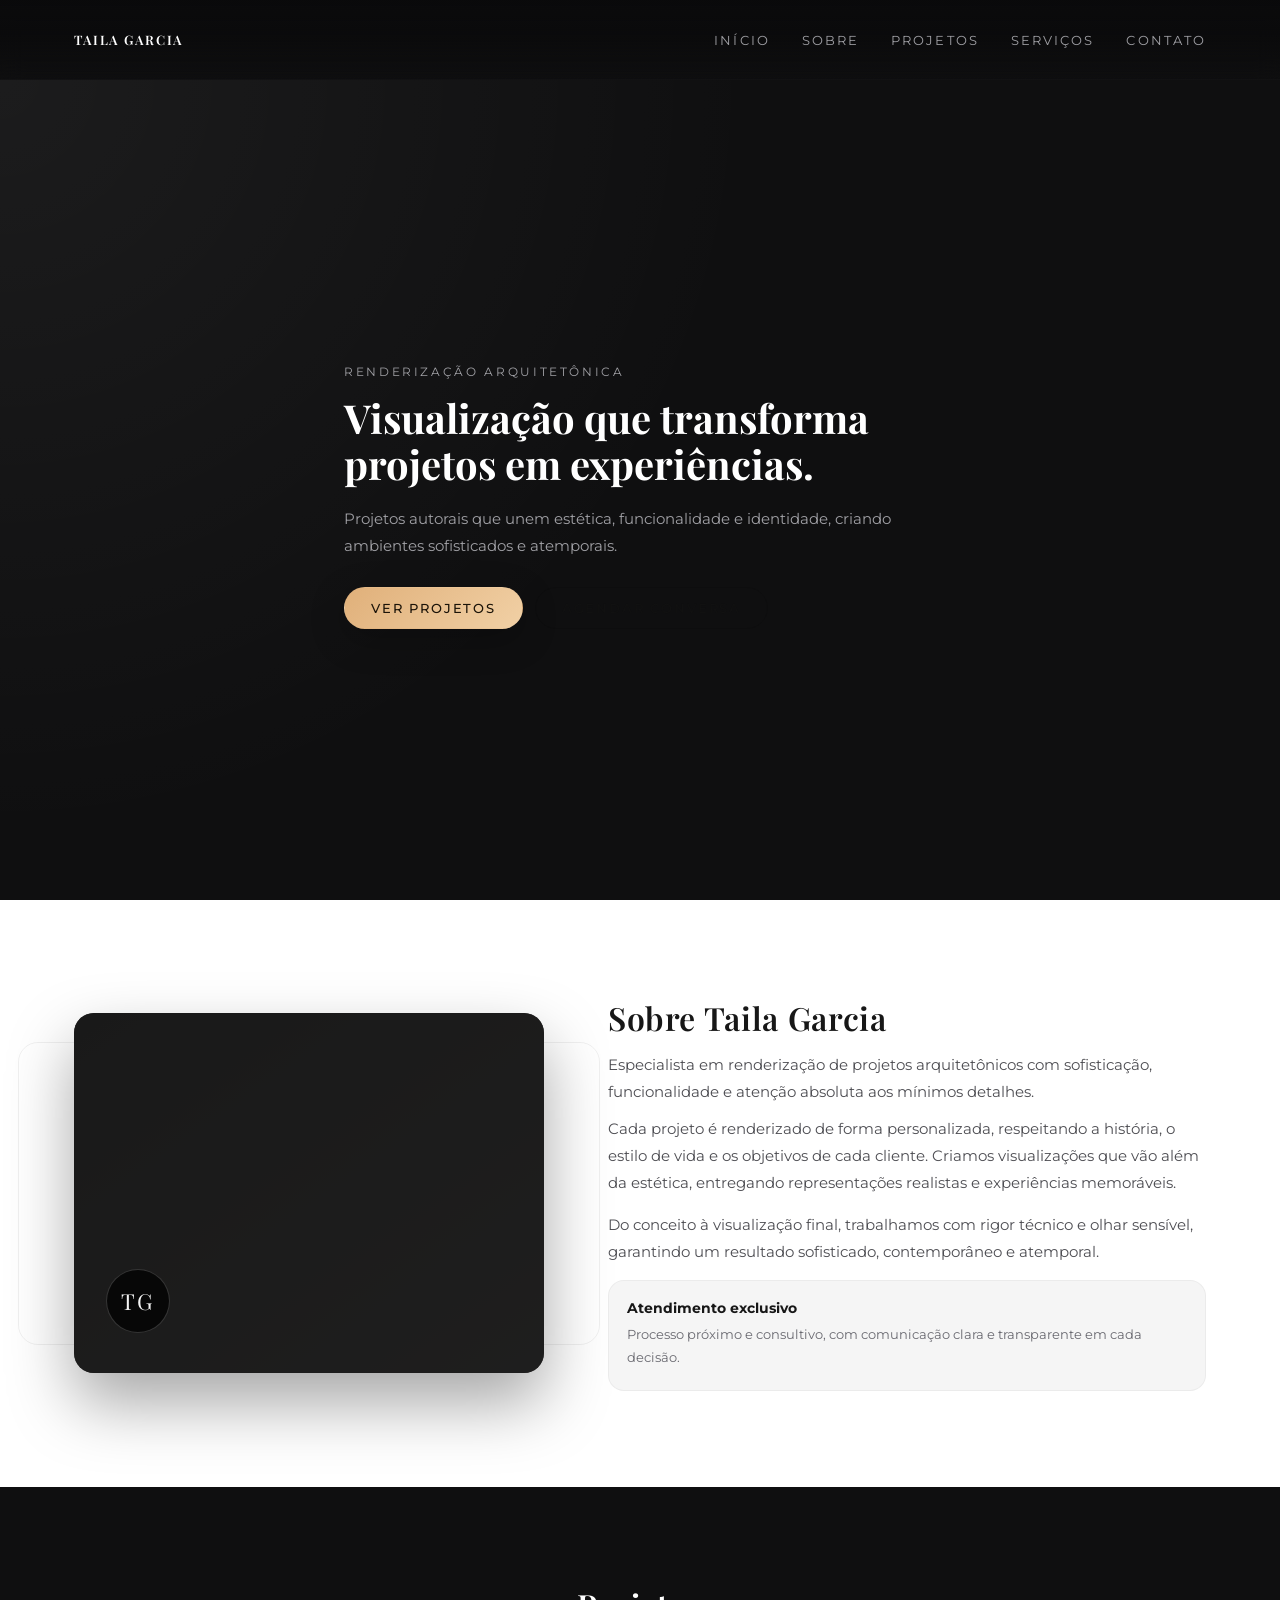
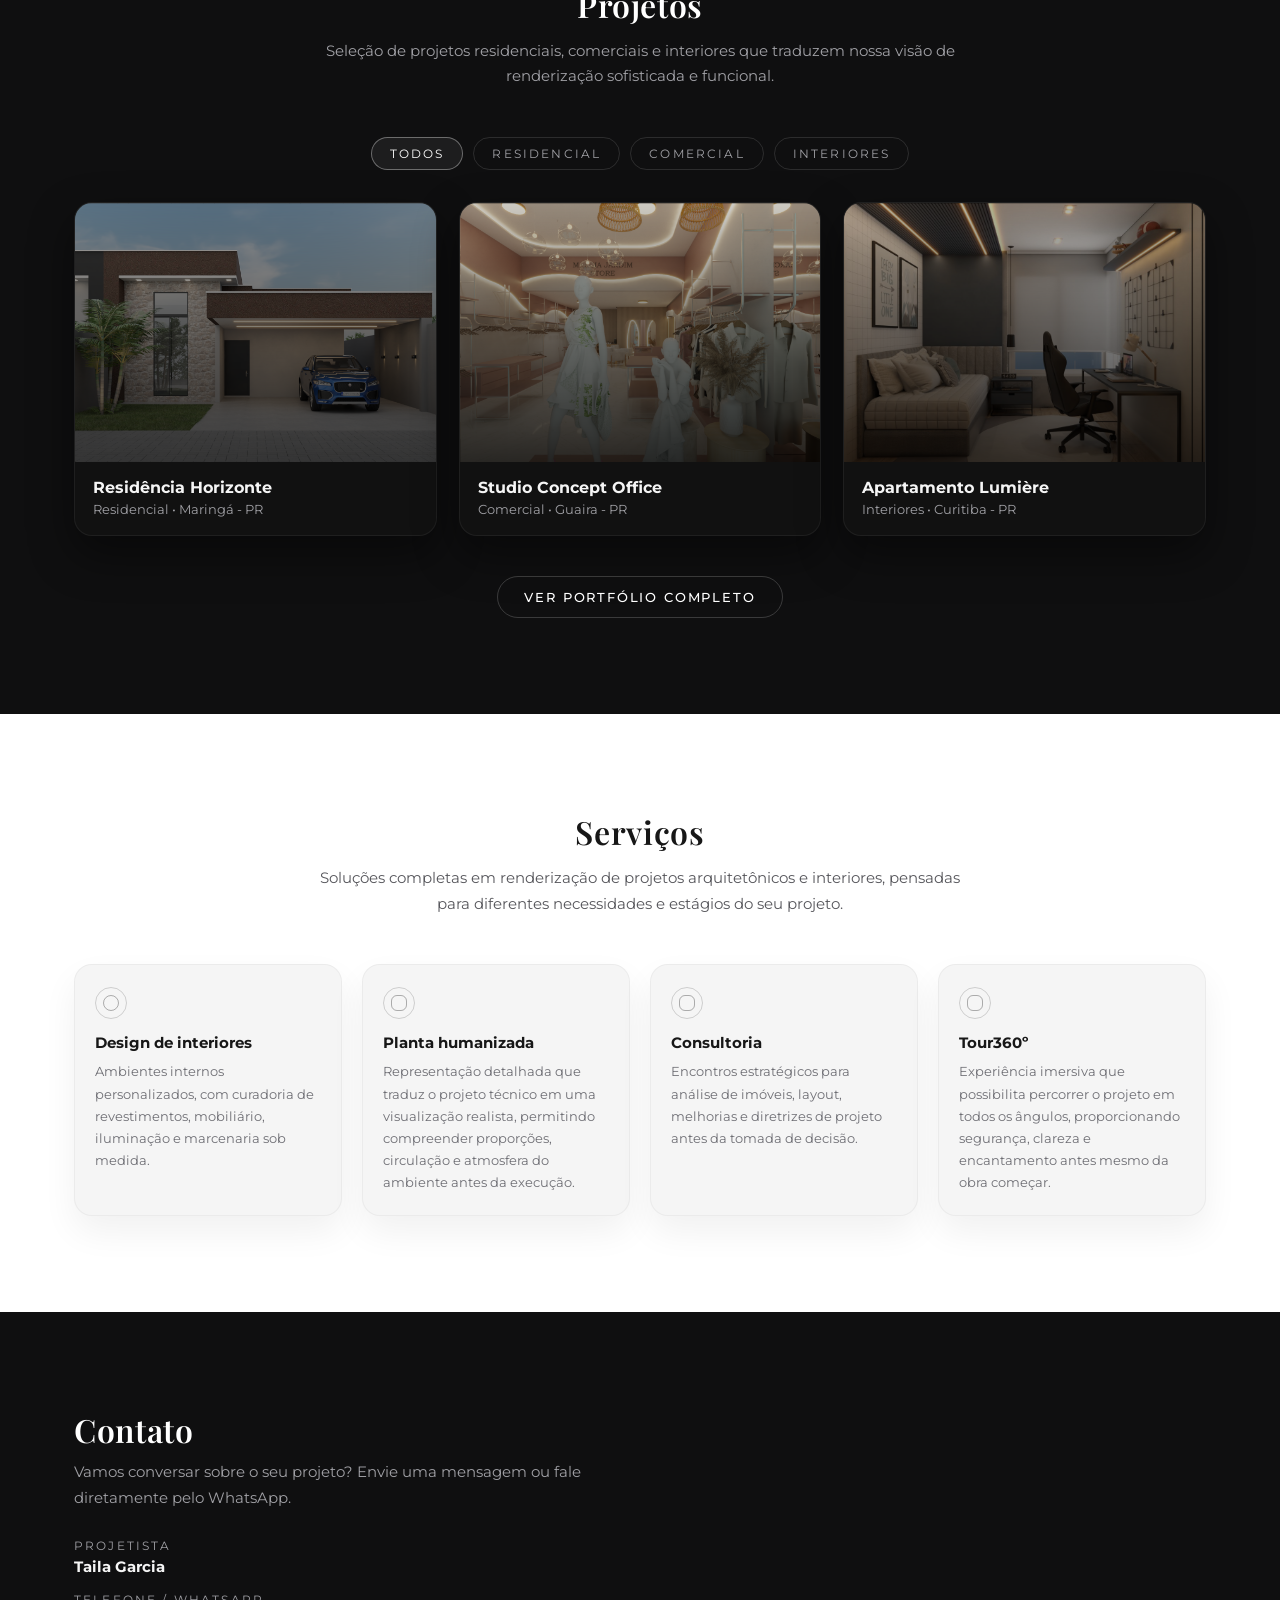
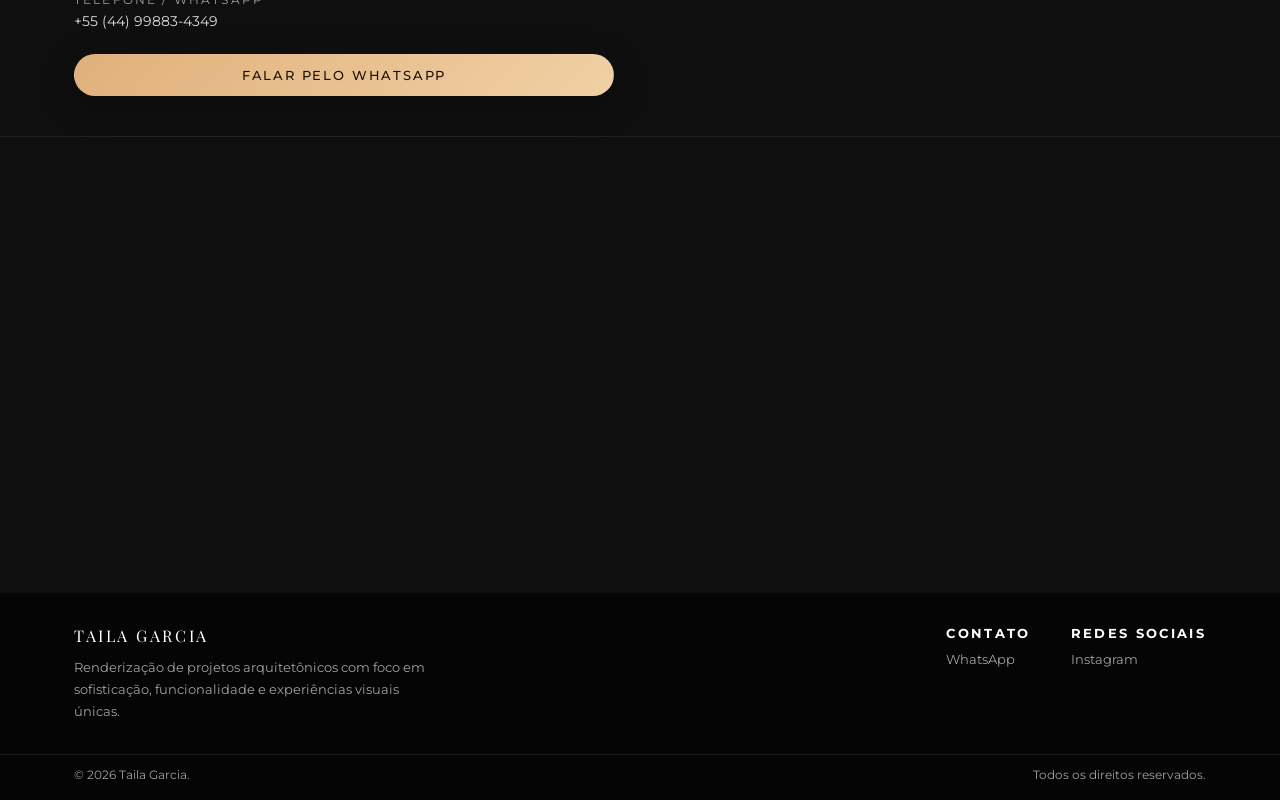
==== commit 435949bc: "fazendo alteração nos serviços" ====
--- a/index.html
+++ b/index.html
@@ -182,7 +182,7 @@
                 ></div>
                 <div class="portfolio-item__info">
                   <h3>Studio Concept Office</h3>
-                  <p>Comercial • São Paulo - SP</p>
+                  <p>Comercial • Guaira - PR</p>
                 </div>
               </a>
             </article>
@@ -227,7 +227,7 @@
 
           <div class="services-grid">
             
-
+             
             <!-- Card: Design de interiores -->
             <article class="service-card animate-on-scroll">
               <div class="service-card__icon service-card__icon--alt">
@@ -239,6 +239,17 @@
                 revestimentos, mobiliário, iluminação e marcenaria sob medida.
               </p>
             </article>
+              
+            <!--Planta humanizada-->
+             <article class="service-card animate-on-scroll">
+              <div class="service-card__icon">
+                <span></span>
+              </div>
+              <h3>Planta humanizada</h3>
+              <p>
+                Representação detalhada que traduz o projeto técnico em uma visualização realista, permitindo compreender proporções, circulação e atmosfera do ambiente antes da execução.
+              </p>
+             </article>
 
             <!-- Card: Consultoria -->
             <article class="service-card animate-on-scroll">
@@ -250,7 +261,19 @@
                 Encontros estratégicos para análise de imóveis, layout,
                 melhorias e diretrizes de projeto antes da tomada de decisão.
               </p>
-            <!--Planta humanizada, tour360º-->
+            </article>
+            
+            <!--tour360º-->
+             <article class="service-card animate-on-scroll">
+            <div class="service-card__icon">
+              <span></span>
+             </div>
+             <h3>Tour360º</h3>
+            <p>
+             Experiência imersiva que possibilita percorrer o projeto em todos os ângulos, proporcionando segurança, clareza e encantamento antes mesmo da obra começar.
+             </p>
+
+
           </div>
         </div>
       </section>
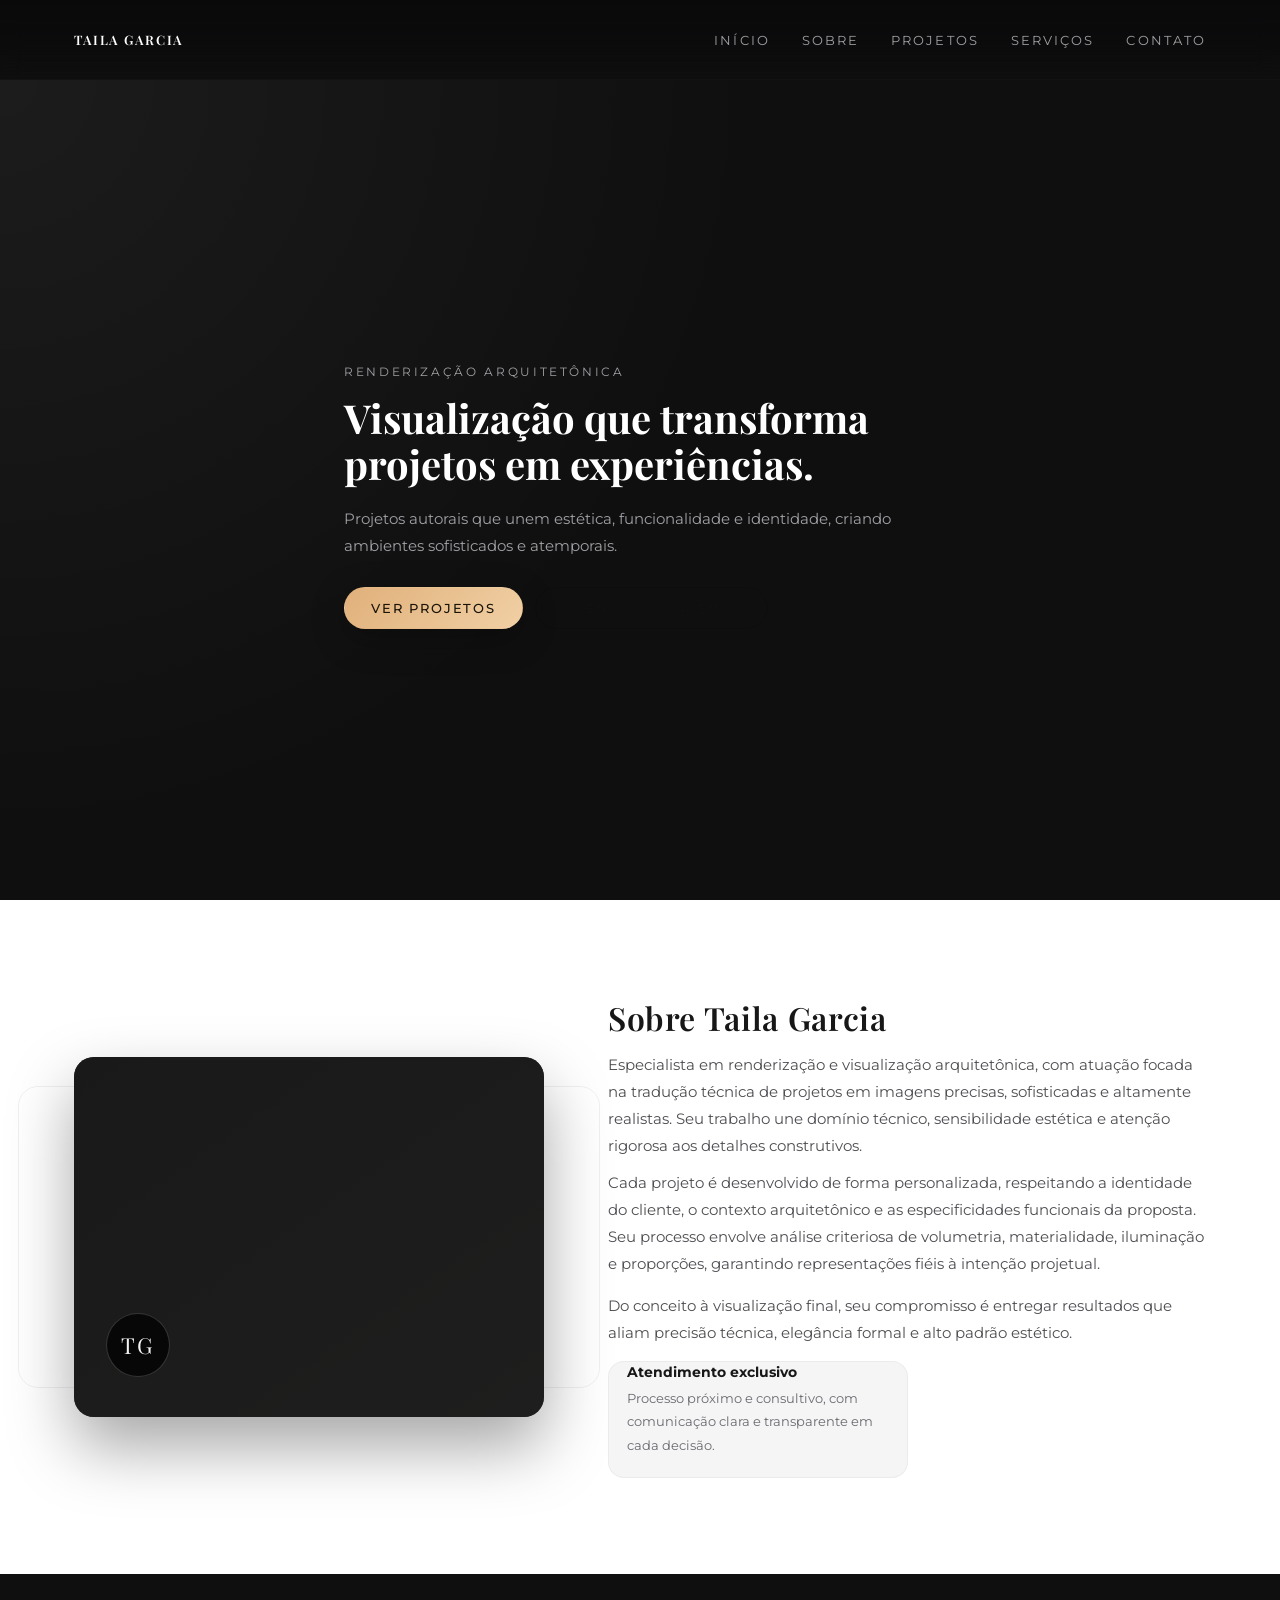
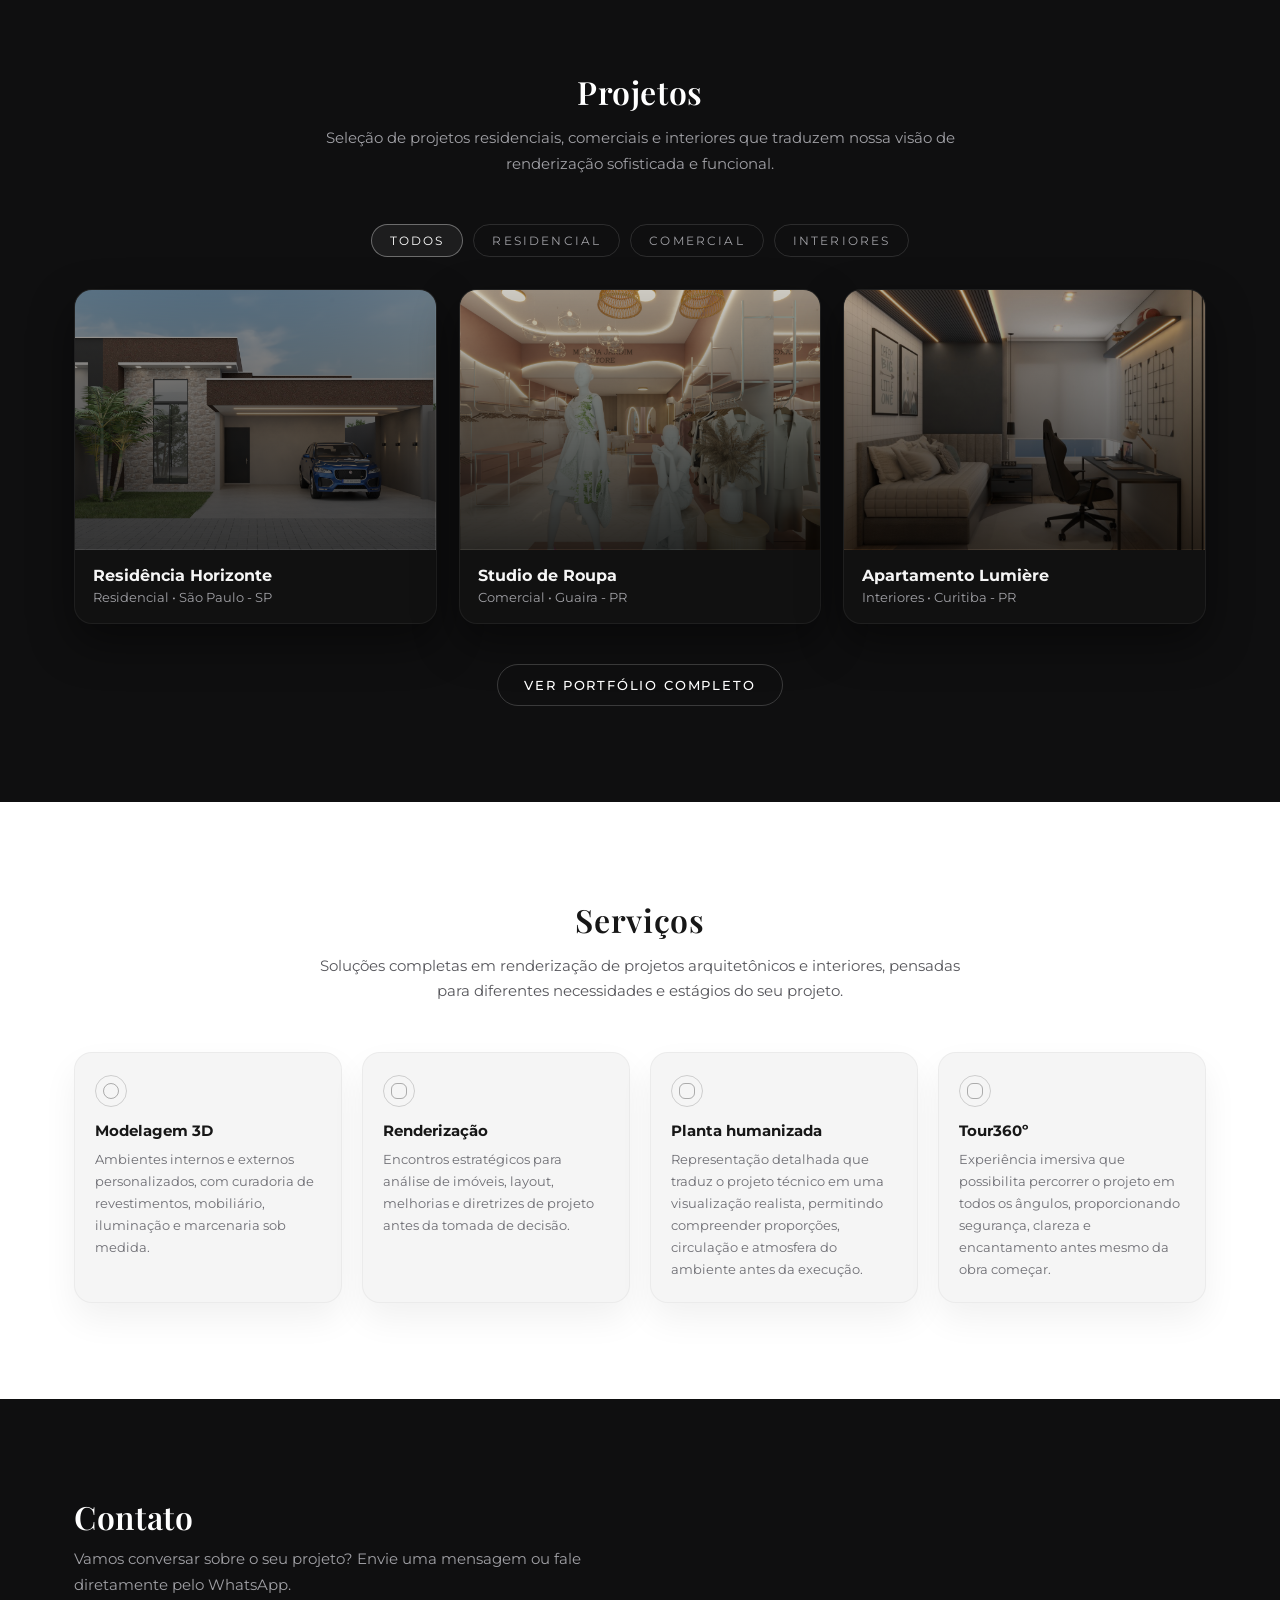
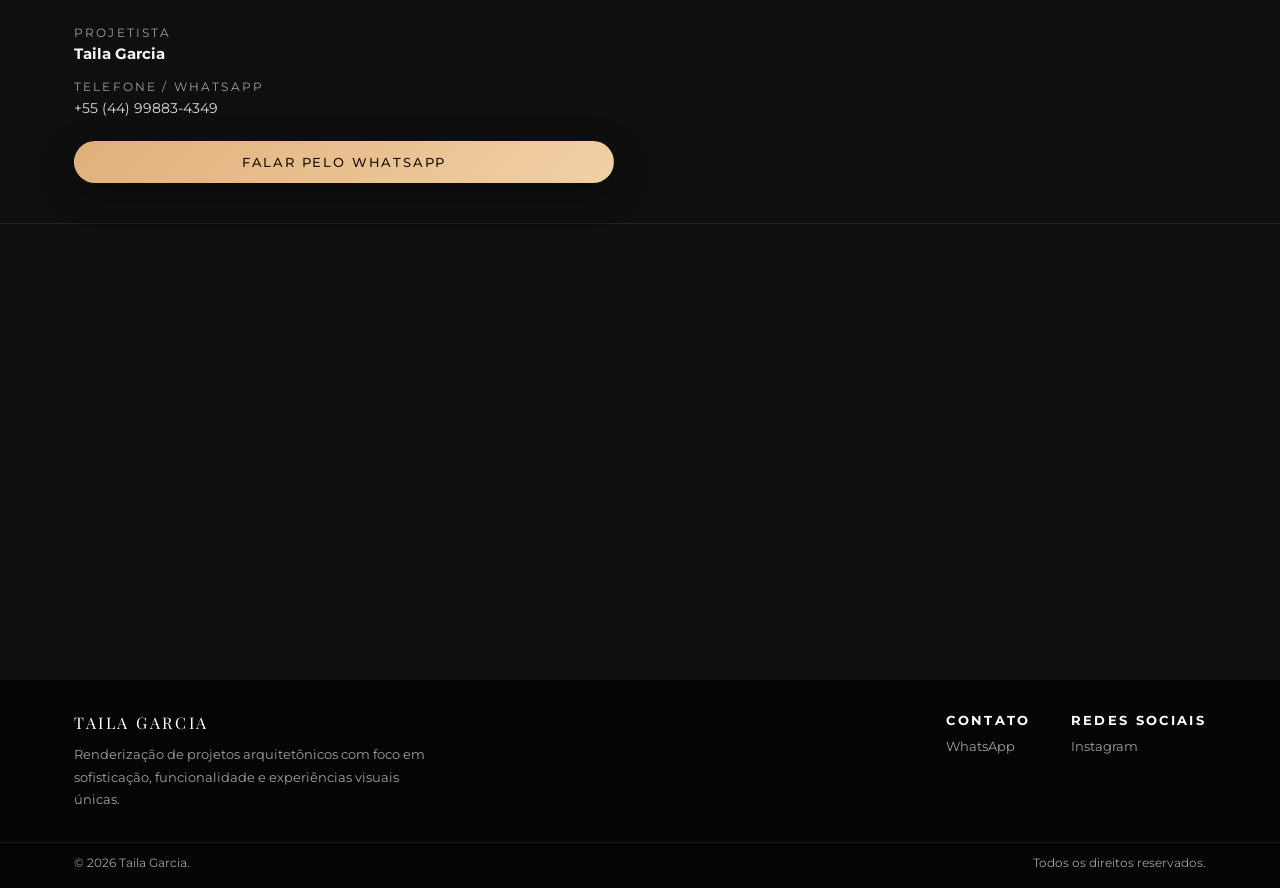
==== commit 24db7e46: "mundando o html e o css" ====
--- a/index.html
+++ b/index.html
@@ -92,25 +92,16 @@
               <span>TG</span>
             </div>
           </div>
-
+          <!--falar mais sobre mim -->
           <div class="about__content animate-on-scroll">
             <h2 class="section__title">Sobre Taila Garcia</h2>
             <p class="section__subtitle">
-              Especialista em renderização de projetos arquitetônicos com sofisticação, funcionalidade e atenção
-              absoluta aos mínimos detalhes.
+               Especialista em renderização e visualização arquitetônica, com atuação focada na tradução técnica de projetos em imagens precisas, sofisticadas e altamente realistas. Seu trabalho une domínio técnico, sensibilidade estética e atenção rigorosa aos detalhes construtivos.
             </p>
             <p>
-              Cada projeto é renderizado de forma personalizada, respeitando a
-              história, o estilo de vida e os objetivos de cada cliente.
-              Criamos visualizações que vão além da estética, entregando
-              representações realistas e experiências memoráveis.
-            </p>
-            <p>
-              Do conceito à visualização final, trabalhamos com rigor
-              técnico e olhar sensível, garantindo um resultado sofisticado,
-              contemporâneo e atemporal.
-            </p>
-
+              Cada projeto é desenvolvido de forma personalizada, respeitando a identidade do cliente, o contexto arquitetônico e as especificidades funcionais da proposta. Seu processo envolve análise criteriosa de volumetria, materialidade, iluminação e proporções, garantindo representações fiéis à intenção projetual.
+            </p>
+            <p>Do conceito à visualização final, seu compromisso é entregar resultados que aliam precisão técnica, elegância formal e alto padrão estético.</p>
               
               <div class="about__highlight-card">
                 <h3>Atendimento exclusivo</h3>
@@ -166,7 +157,7 @@
                 ></div>
                 <div class="portfolio-item__info">
                   <h3>Residência Horizonte</h3>
-                  <p>Residencial • Maringá - PR</p>
+                  <p>Residencial • São Paulo - SP</p>
                 </div>
               </a>
             </article>
@@ -181,7 +172,7 @@
                   class="portfolio-item__image portfolio-item__image--comercial"
                 ></div>
                 <div class="portfolio-item__info">
-                  <h3>Studio Concept Office</h3>
+                  <h3>Studio de Roupa </h3>
                   <p>Comercial • Guaira - PR</p>
                 </div>
               </a>
@@ -233,13 +224,25 @@
               <div class="service-card__icon service-card__icon--alt">
                 <span></span>
               </div>
-              <h3>Design de interiores</h3>
+              <h3>Modelagem 3D</h3>
               <p>
-                Ambientes internos personalizados, com curadoria de
+                Ambientes internos e externos personalizados, com curadoria de
                 revestimentos, mobiliário, iluminação e marcenaria sob medida.
               </p>
             </article>
-              
+            
+            <!-- Card: Renderização mudar o texto -->
+            <article class="service-card animate-on-scroll">
+              <div class="service-card__icon">
+                <span></span>
+              </div>
+              <h3>Renderização</h3>
+              <p>
+                Encontros estratégicos para análise de imóveis, layout,
+                melhorias e diretrizes de projeto antes da tomada de decisão.
+              </p>
+            </article>
+
             <!--Planta humanizada-->
              <article class="service-card animate-on-scroll">
               <div class="service-card__icon">
@@ -251,17 +254,6 @@
               </p>
              </article>
 
-            <!-- Card: Consultoria -->
-            <article class="service-card animate-on-scroll">
-              <div class="service-card__icon">
-                <span></span>
-              </div>
-              <h3>Consultoria</h3>
-              <p>
-                Encontros estratégicos para análise de imóveis, layout,
-                melhorias e diretrizes de projeto antes da tomada de decisão.
-              </p>
-            </article>
             
             <!--tour360º-->
              <article class="service-card animate-on-scroll">
--- a/assets/css/style.css
+++ b/assets/css/style.css
@@ -467,7 +467,8 @@
   border-radius: 16px;
   background-color: var(--color-surface-light);
   border: 1px solid rgba(0, 0, 0, 0.04);
-  padding: 18px 18px 20px;
+  padding: 1px 18px 20px;
+  max-width: 300px;
 }
 
 .about__highlight-card h3 {
@@ -548,7 +549,6 @@
   background-position: center;
 }
 
-/* Imagens genéricas por categoria (substitua por fotos reais) */
 .portfolio-item__image--residencial {
   background-image: linear-gradient(
       to bottom,
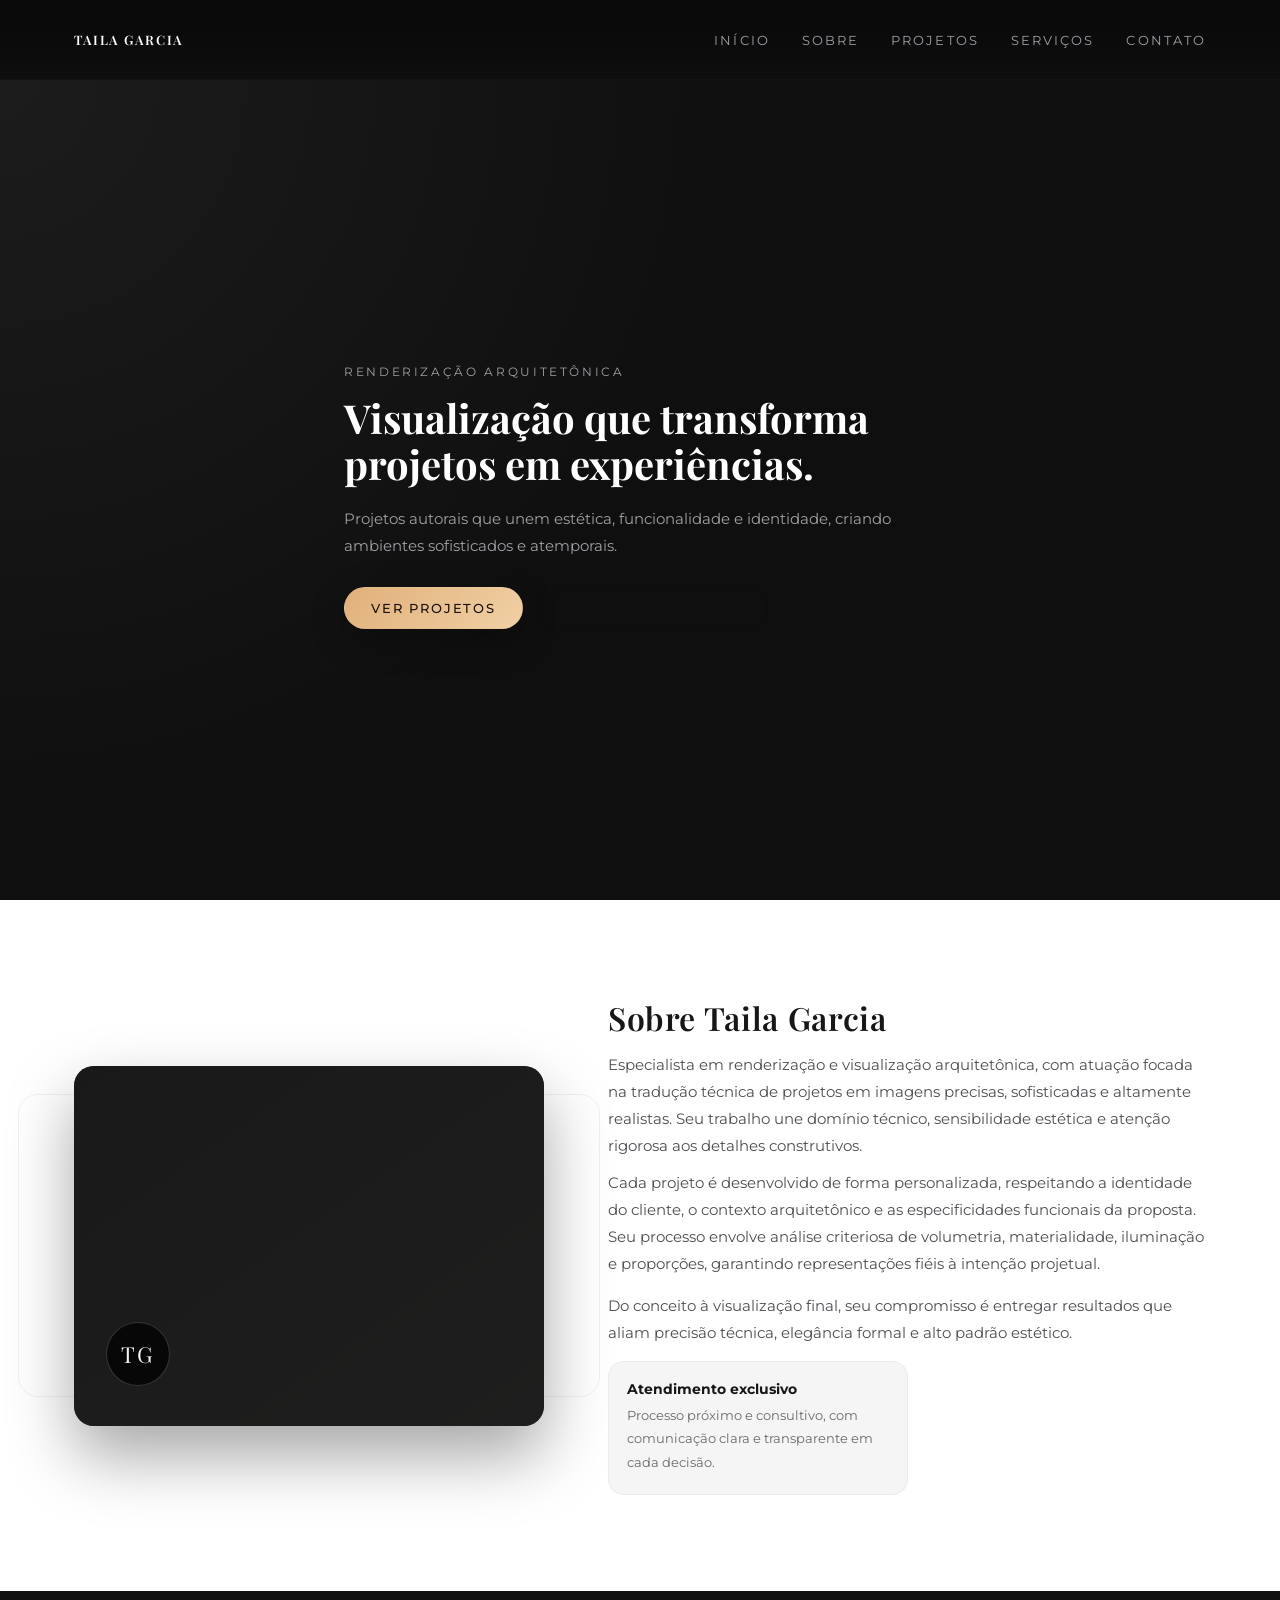
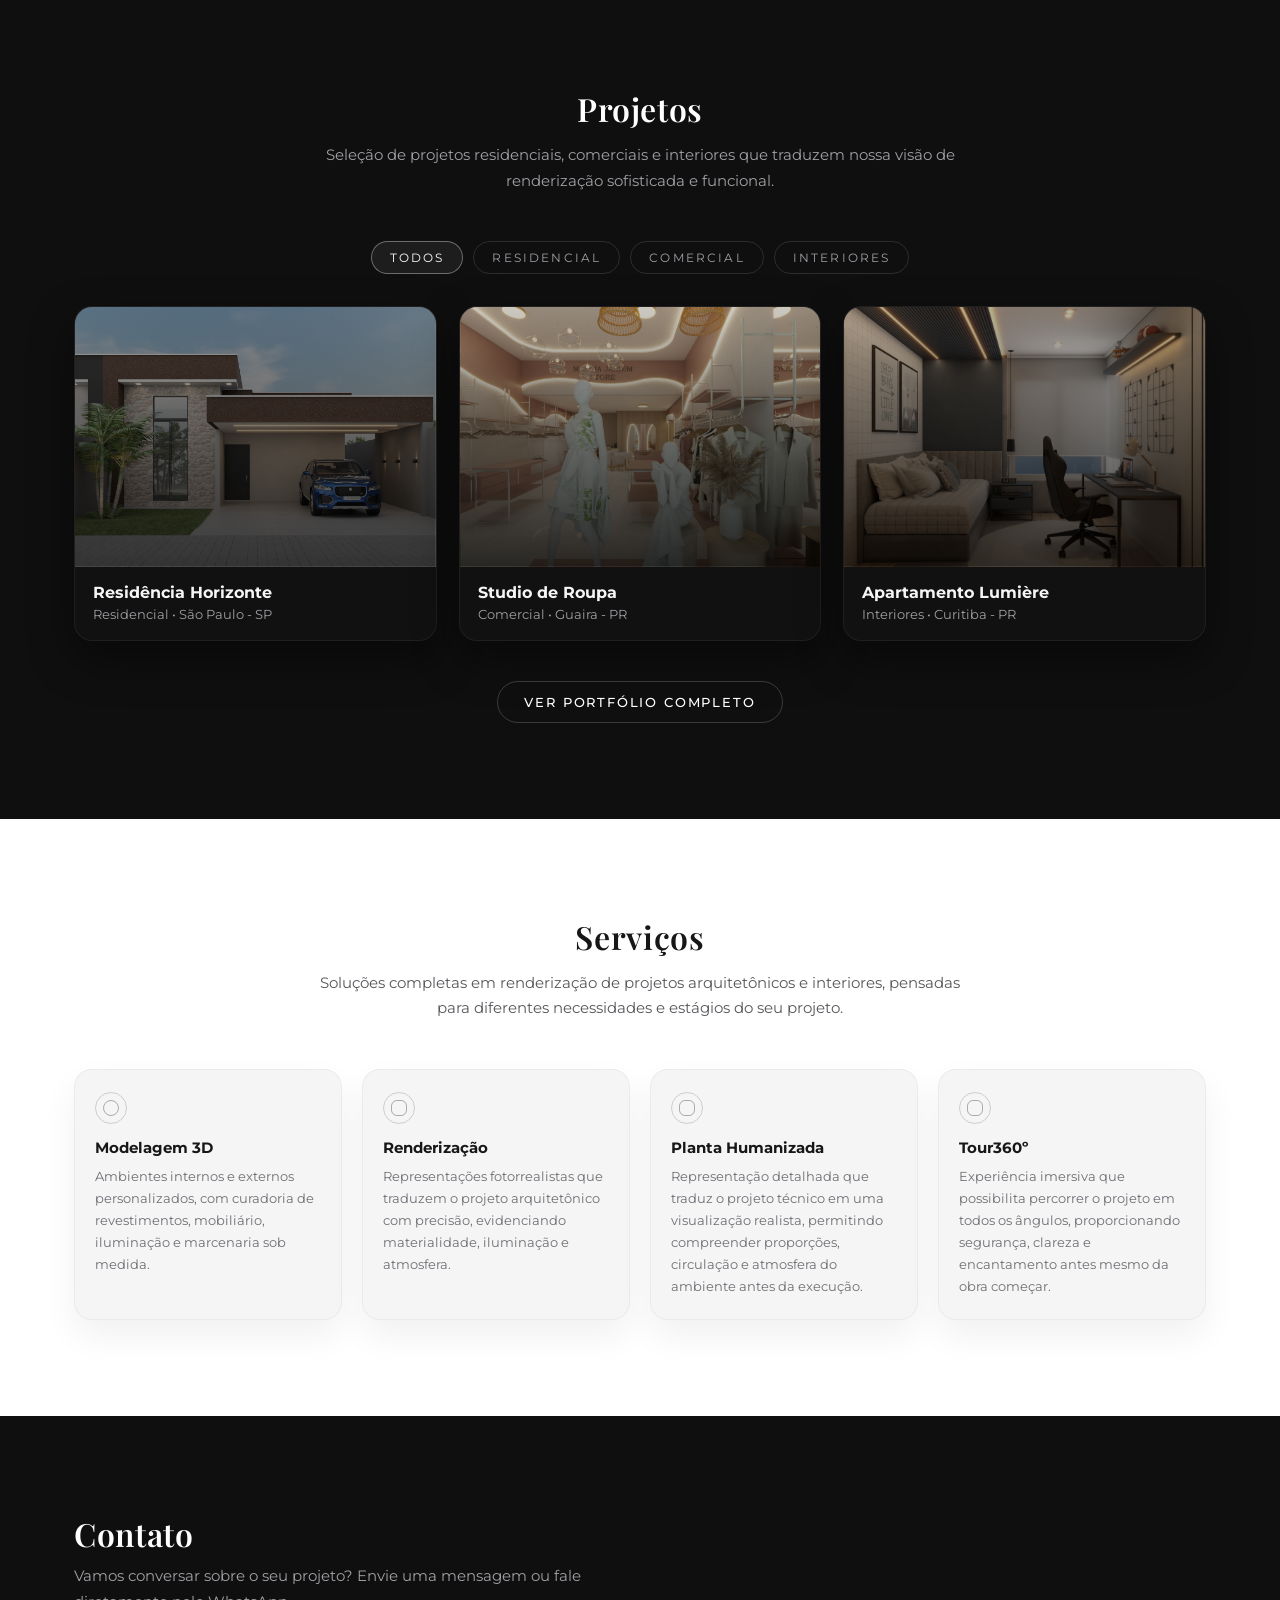
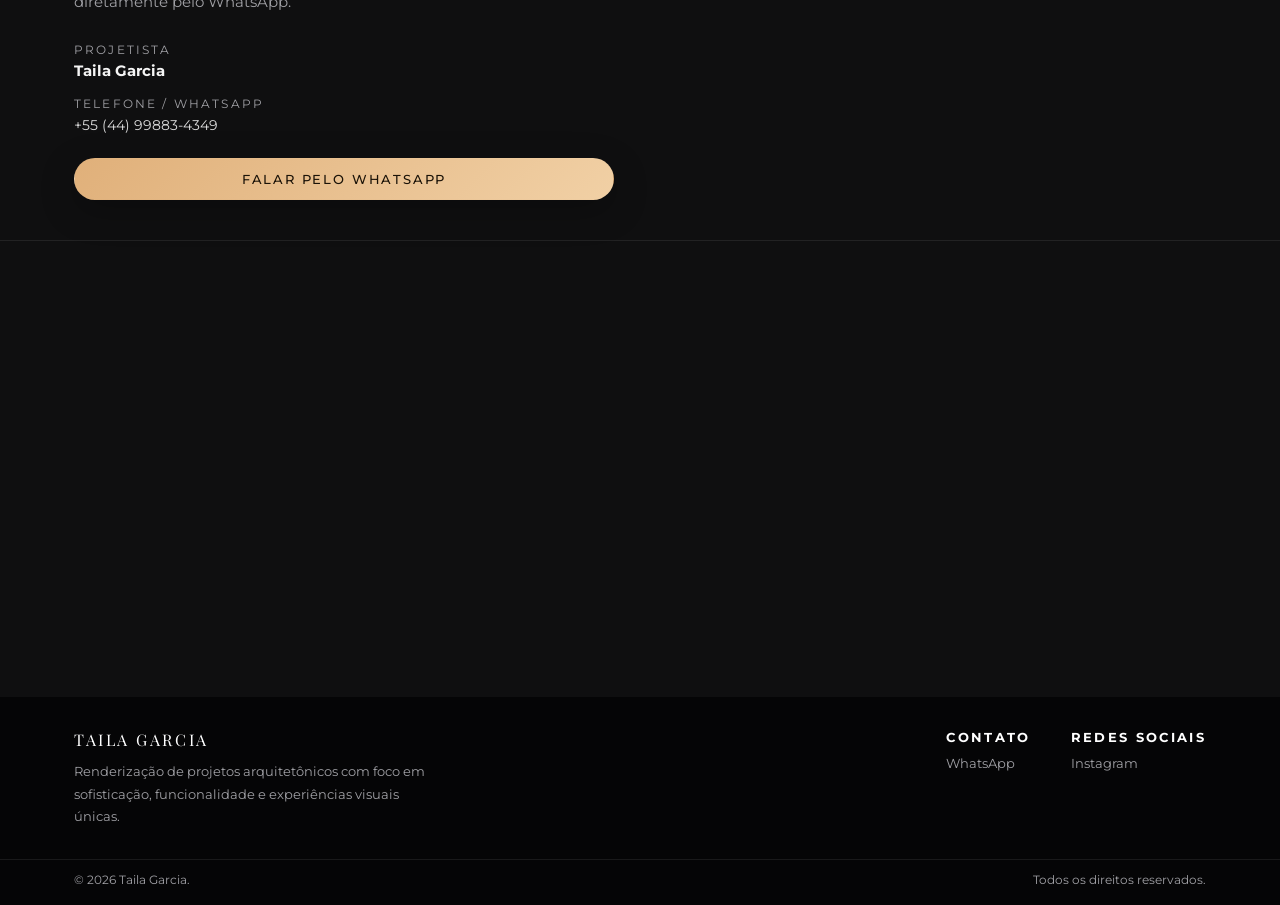
==== commit 84a3da9a: "parte final da alteração" ====
--- a/index.html
+++ b/index.html
@@ -177,7 +177,6 @@
                 </div>
               </a>
             </article>
-
             <!-- Projeto Interiores -->
             <article
               class="portfolio-item animate-on-scroll"
@@ -238,8 +237,7 @@
               </div>
               <h3>Renderização</h3>
               <p>
-                Encontros estratégicos para análise de imóveis, layout,
-                melhorias e diretrizes de projeto antes da tomada de decisão.
+                Representações fotorrealistas que traduzem o projeto arquitetônico com precisão, evidenciando materialidade, iluminação e atmosfera.
               </p>
             </article>
 
@@ -248,7 +246,7 @@
               <div class="service-card__icon">
                 <span></span>
               </div>
-              <h3>Planta humanizada</h3>
+              <h3>Planta Humanizada</h3>
               <p>
                 Representação detalhada que traduz o projeto técnico em uma visualização realista, permitindo compreender proporções, circulação e atmosfera do ambiente antes da execução.
               </p>
--- a/assets/css/style.css
+++ b/assets/css/style.css
@@ -467,8 +467,9 @@
   border-radius: 16px;
   background-color: var(--color-surface-light);
   border: 1px solid rgba(0, 0, 0, 0.04);
-  padding: 1px 18px 20px;
+  padding: 18px 18px 20px;
   max-width: 300px;
+  
 }
 
 .about__highlight-card h3 {
